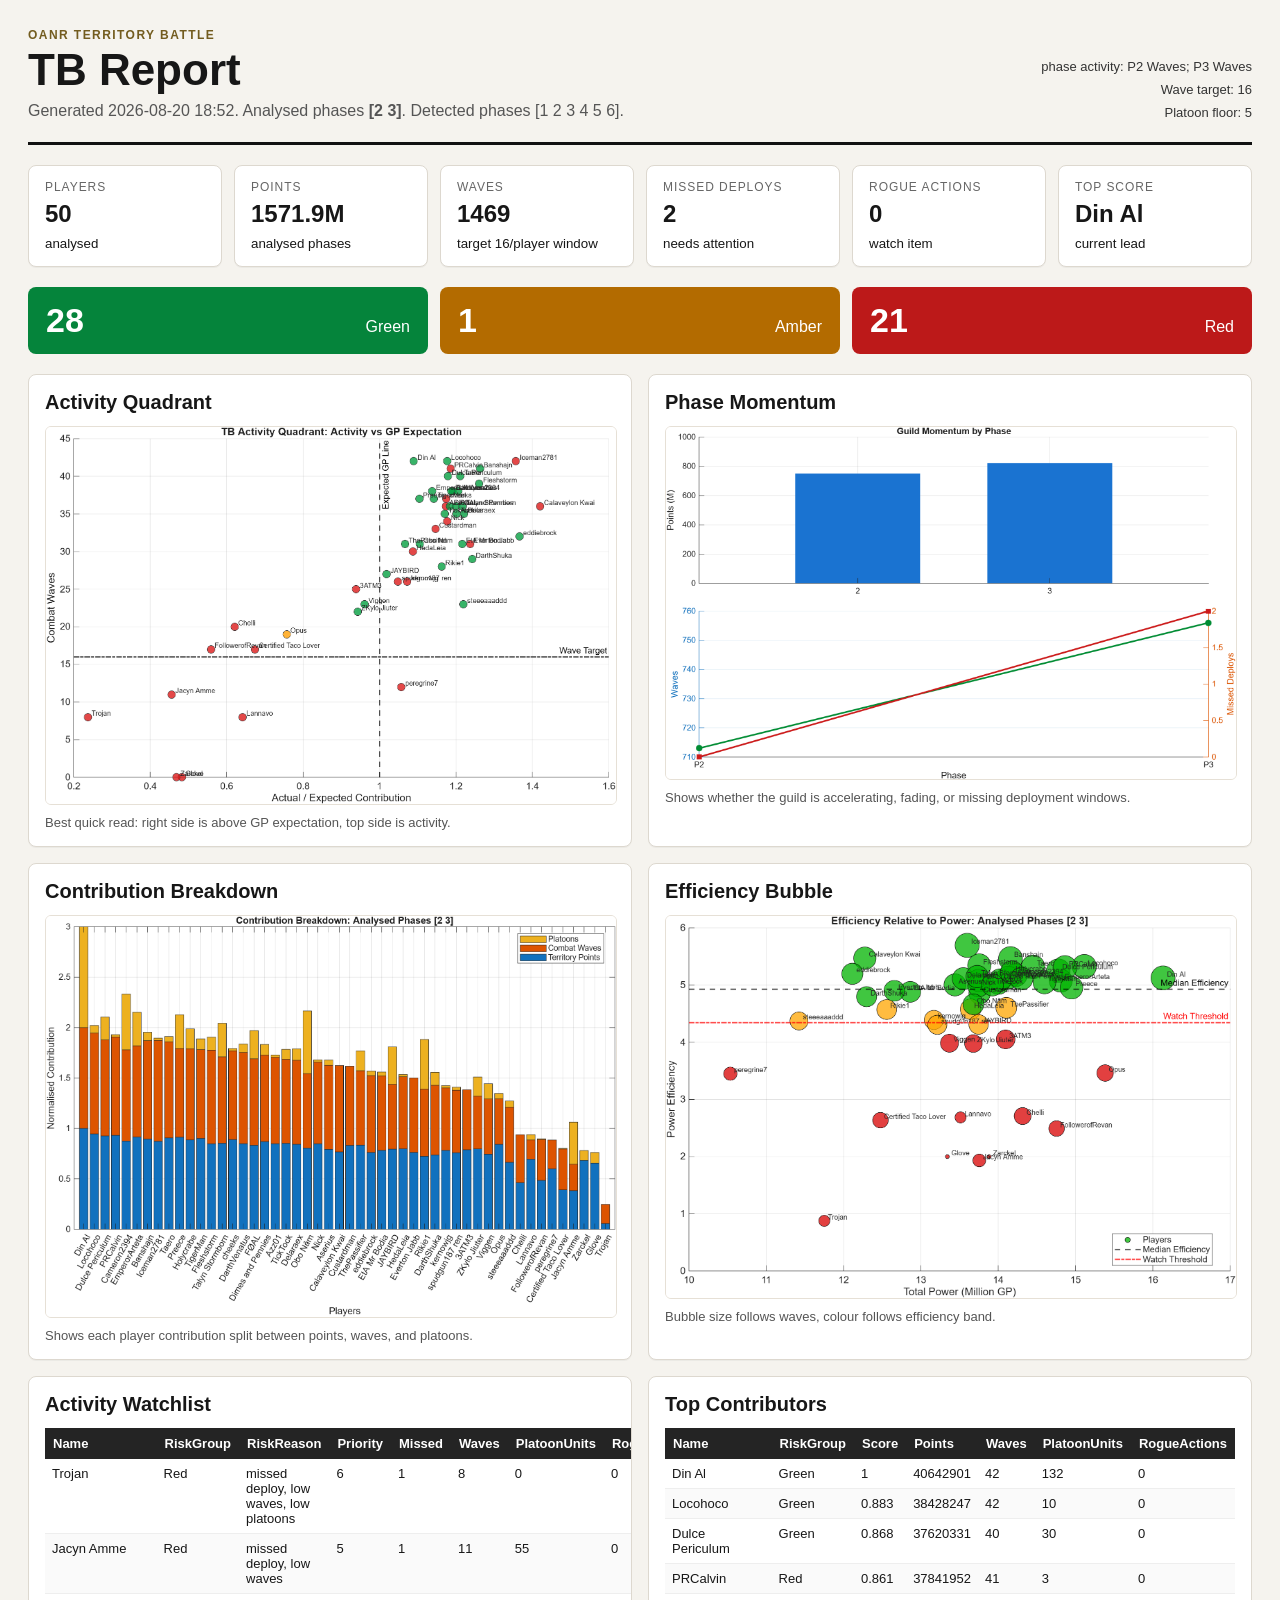
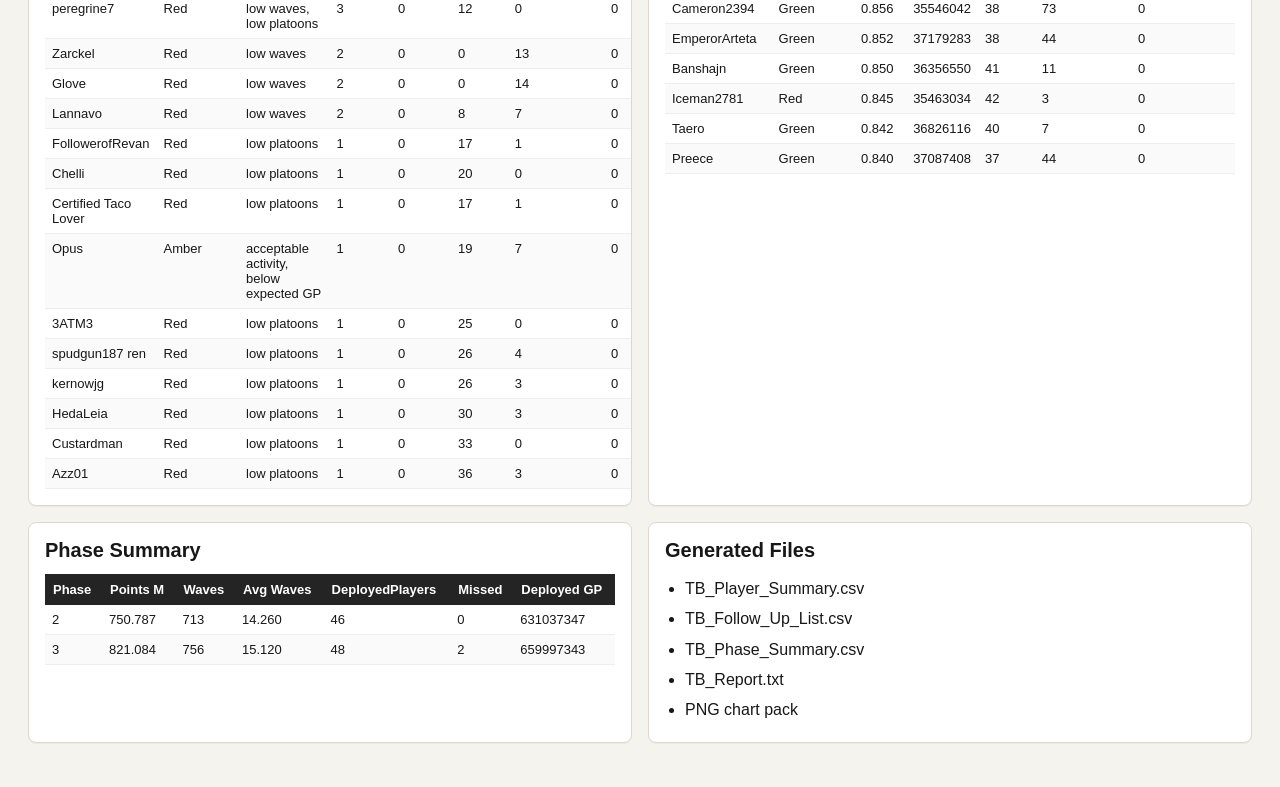
==== index.html @ e1dc9013 "Aug20" ====
﻿<!doctype html><html lang="en"><head><meta charset="utf-8">
<meta name="viewport" content="width=device-width, initial-scale=1">
<title>OANR TB Report</title>
<style>body{margin:0;background:#f5f3ee;color:#171717;font-family:Segoe UI,Arial,sans-serif;}.shell{max-width:1280px;margin:0 auto;padding:28px;}.hero{display:flex;justify-content:space-between;gap:24px;align-items:flex-end;border-bottom:3px solid #111;padding-bottom:22px;margin-bottom:20px;}.eyebrow{text-transform:uppercase;letter-spacing:.12em;font-size:12px;font-weight:700;margin:0 0 6px;color:#735c1f;}h1{font-size:44px;line-height:1;margin:0;}h2{font-size:20px;margin:0 0 12px;}.sub{margin:10px 0 0;color:#555;}.heroMeta{display:flex;flex-direction:column;gap:8px;text-align:right;color:#333;font-size:13px;}.cards{display:grid;grid-template-columns:repeat(6,1fr);gap:12px;margin:20px 0;}.card,.panel{background:white;border:1px solid #ddd8cf;border-radius:8px;box-shadow:0 1px 0 rgba(0,0,0,.04);}.card{padding:14px 16px;}.card span{display:block;color:#666;font-size:12px;text-transform:uppercase;letter-spacing:.08em;}.card strong{display:block;font-size:24px;margin:6px 0;white-space:nowrap;overflow:hidden;text-overflow:ellipsis;}.riskBand{display:grid;grid-template-columns:repeat(3,1fr);gap:12px;margin-bottom:20px;}.risk{border-radius:8px;padding:14px 18px;color:white;display:flex;align-items:baseline;justify-content:space-between;}.risk strong{font-size:34px;}.green{background:#05843b}.amber{background:#b36b00}.red{background:#bc1919}.grid{display:grid;gap:16px;margin-bottom:16px;}.two{grid-template-columns:1fr 1fr;}.panel{padding:16px;overflow:hidden;}.panel img{width:100%;display:block;border:1px solid #e6e0d6;border-radius:6px;background:white;}.caption{color:#555;font-size:13px;margin:10px 0 0;}table{width:100%;border-collapse:collapse;font-size:13px;}th{text-align:left;background:#242424;color:white;padding:8px;}td{border-bottom:1px solid #eee;padding:7px;vertical-align:top;}tr:nth-child(even) td{background:#fafafa;}.files{line-height:1.9;margin:0;padding-left:20px;}@media(max-width:980px){.cards{grid-template-columns:repeat(2,1fr)}.two{grid-template-columns:1fr}.hero{display:block}.heroMeta{text-align:left;margin-top:16px}}</style></head><body>
<main class="shell">
<section class="hero"><div><p class="eyebrow">OANR Territory Battle</p><h1>TB Report</h1><p class="sub">Generated 2026-08-20 18:52. Analysed phases <strong>[2 3]</strong>. Detected phases [1 2 3 4 5 6].</p></div><div class="heroMeta"><span>phase activity: P2 Waves; P3 Waves</span><span>Wave target: 16</span><span>Platoon floor: 5</span></div></section>
<section class="cards"><article class="card"><span>Players</span><strong>50</strong><small>analysed</small></article><article class="card"><span>Points</span><strong>1571.9M</strong><small>analysed phases</small></article><article class="card"><span>Waves</span><strong>1469</strong><small>target 16/player window</small></article><article class="card"><span>Missed Deploys</span><strong>2</strong><small>needs attention</small></article><article class="card"><span>Rogue Actions</span><strong>0</strong><small>watch item</small></article><article class="card"><span>Top Score</span><strong>Din Al</strong><small>current lead</small></article></section>
<section class="riskBand"><div class="risk green"><strong>28</strong><span>Green</span></div><div class="risk amber"><strong>1</strong><span>Amber</span></div><div class="risk red"><strong>21</strong><span>Red</span></div></section>
<section class="grid two"><article class="panel"><h2>Activity Quadrant</h2><img src="07_activity_quadrant.png" alt="Activity Quadrant"><p class="caption">Best quick read: right side is above GP expectation, top side is activity.</p></article><article class="panel"><h2>Phase Momentum</h2><img src="06_phase_momentum.png" alt="Phase Momentum"><p class="caption">Shows whether the guild is accelerating, fading, or missing deployment windows.</p></article></section>
<section class="grid two"><article class="panel"><h2>Contribution Breakdown</h2><img src="01_contribution_breakdown.png" alt="Contribution Breakdown"><p class="caption">Shows each player contribution split between points, waves, and platoons.</p></article><article class="panel"><h2>Efficiency Bubble</h2><img src="03_efficiency_bubble.png" alt="Efficiency Bubble"><p class="caption">Bubble size follows waves, colour follows efficiency band.</p></article></section>
<section class="grid two"><article class="panel"><h2>Activity Watchlist</h2><table><thead><tr><th>Name</th><th>RiskGroup</th><th>RiskReason</th><th>Priority</th><th>Missed</th><th>Waves</th><th>PlatoonUnits</th><th>RogueActions</th><th>ExpectedRatio</th></tr></thead><tbody><tr><td>Trojan</td><td>Red</td><td>missed deploy, low waves, low platoons</td><td>6</td><td>1</td><td>8</td><td>0</td><td>0</td><td>0.237</td></tr><tr><td>Jacyn Amme</td><td>Red</td><td>missed deploy, low waves</td><td>5</td><td>1</td><td>11</td><td>55</td><td>0</td><td>0.456</td></tr><tr><td>peregrine7</td><td>Red</td><td>low waves, low platoons</td><td>3</td><td>0</td><td>12</td><td>0</td><td>0</td><td>1.057</td></tr><tr><td>Zarckel</td><td>Red</td><td>low waves</td><td>2</td><td>0</td><td>0</td><td>13</td><td>0</td><td>0.469</td></tr><tr><td>Glove</td><td>Red</td><td>low waves</td><td>2</td><td>0</td><td>0</td><td>14</td><td>0</td><td>0.483</td></tr><tr><td>Lannavo</td><td>Red</td><td>low waves</td><td>2</td><td>0</td><td>8</td><td>7</td><td>0</td><td>0.642</td></tr><tr><td>FollowerofRevan</td><td>Red</td><td>low platoons</td><td>1</td><td>0</td><td>17</td><td>1</td><td>0</td><td>0.559</td></tr><tr><td>Chelli</td><td>Red</td><td>low platoons</td><td>1</td><td>0</td><td>20</td><td>0</td><td>0</td><td>0.621</td></tr><tr><td>Certified Taco Lover</td><td>Red</td><td>low platoons</td><td>1</td><td>0</td><td>17</td><td>1</td><td>0</td><td>0.674</td></tr><tr><td>Opus</td><td>Amber</td><td>acceptable activity, below expected GP</td><td>1</td><td>0</td><td>19</td><td>7</td><td>0</td><td>0.757</td></tr><tr><td>3ATM3</td><td>Red</td><td>low platoons</td><td>1</td><td>0</td><td>25</td><td>0</td><td>0</td><td>0.939</td></tr><tr><td>spudgun187 ren</td><td>Red</td><td>low platoons</td><td>1</td><td>0</td><td>26</td><td>4</td><td>0</td><td>1.048</td></tr><tr><td>kernowjg</td><td>Red</td><td>low platoons</td><td>1</td><td>0</td><td>26</td><td>3</td><td>0</td><td>1.072</td></tr><tr><td>HedaLeia</td><td>Red</td><td>low platoons</td><td>1</td><td>0</td><td>30</td><td>3</td><td>0</td><td>1.087</td></tr><tr><td>Custardman</td><td>Red</td><td>low platoons</td><td>1</td><td>0</td><td>33</td><td>0</td><td>0</td><td>1.146</td></tr><tr><td>Azz01</td><td>Red</td><td>low platoons</td><td>1</td><td>0</td><td>36</td><td>3</td><td>0</td><td>1.173</td></tr></tbody></table></article><article class="panel"><h2>Top Contributors</h2><table><thead><tr><th>Name</th><th>RiskGroup</th><th>Score</th><th>Points</th><th>Waves</th><th>PlatoonUnits</th><th>RogueActions</th></tr></thead><tbody><tr><td>Din Al</td><td>Green</td><td>1</td><td>40642901</td><td>42</td><td>132</td><td>0</td></tr><tr><td>Locohoco</td><td>Green</td><td>0.883</td><td>38428247</td><td>42</td><td>10</td><td>0</td></tr><tr><td>Dulce Periculum</td><td>Green</td><td>0.868</td><td>37620331</td><td>40</td><td>30</td><td>0</td></tr><tr><td>PRCalvin</td><td>Red</td><td>0.861</td><td>37841952</td><td>41</td><td>3</td><td>0</td></tr><tr><td>Cameron2394</td><td>Green</td><td>0.856</td><td>35546042</td><td>38</td><td>73</td><td>0</td></tr><tr><td>EmperorArteta</td><td>Green</td><td>0.852</td><td>37179283</td><td>38</td><td>44</td><td>0</td></tr><tr><td>Banshajn</td><td>Green</td><td>0.850</td><td>36356550</td><td>41</td><td>11</td><td>0</td></tr><tr><td>Iceman2781</td><td>Red</td><td>0.845</td><td>35463034</td><td>42</td><td>3</td><td>0</td></tr><tr><td>Taero</td><td>Green</td><td>0.842</td><td>36826116</td><td>40</td><td>7</td><td>0</td></tr><tr><td>Preece</td><td>Green</td><td>0.840</td><td>37087408</td><td>37</td><td>44</td><td>0</td></tr></tbody></table></article></section>
<section class="grid two"><article class="panel"><h2>Phase Summary</h2><table><thead><tr><th>Phase</th><th>Points M</th><th>Waves</th><th>Avg Waves</th><th>DeployedPlayers</th><th>Missed</th><th>Deployed GP</th></tr></thead><tbody><tr><td>2</td><td>750.787</td><td>713</td><td>14.260</td><td>46</td><td>0</td><td>631037347</td></tr><tr><td>3</td><td>821.084</td><td>756</td><td>15.120</td><td>48</td><td>2</td><td>659997343</td></tr></tbody></table></article><article class="panel"><h2>Generated Files</h2><ul class="files"><li>TB_Player_Summary.csv</li><li>TB_Follow_Up_List.csv</li><li>TB_Phase_Summary.csv</li><li>TB_Report.txt</li><li>PNG chart pack</li></ul></article></section>
</main></body></html>
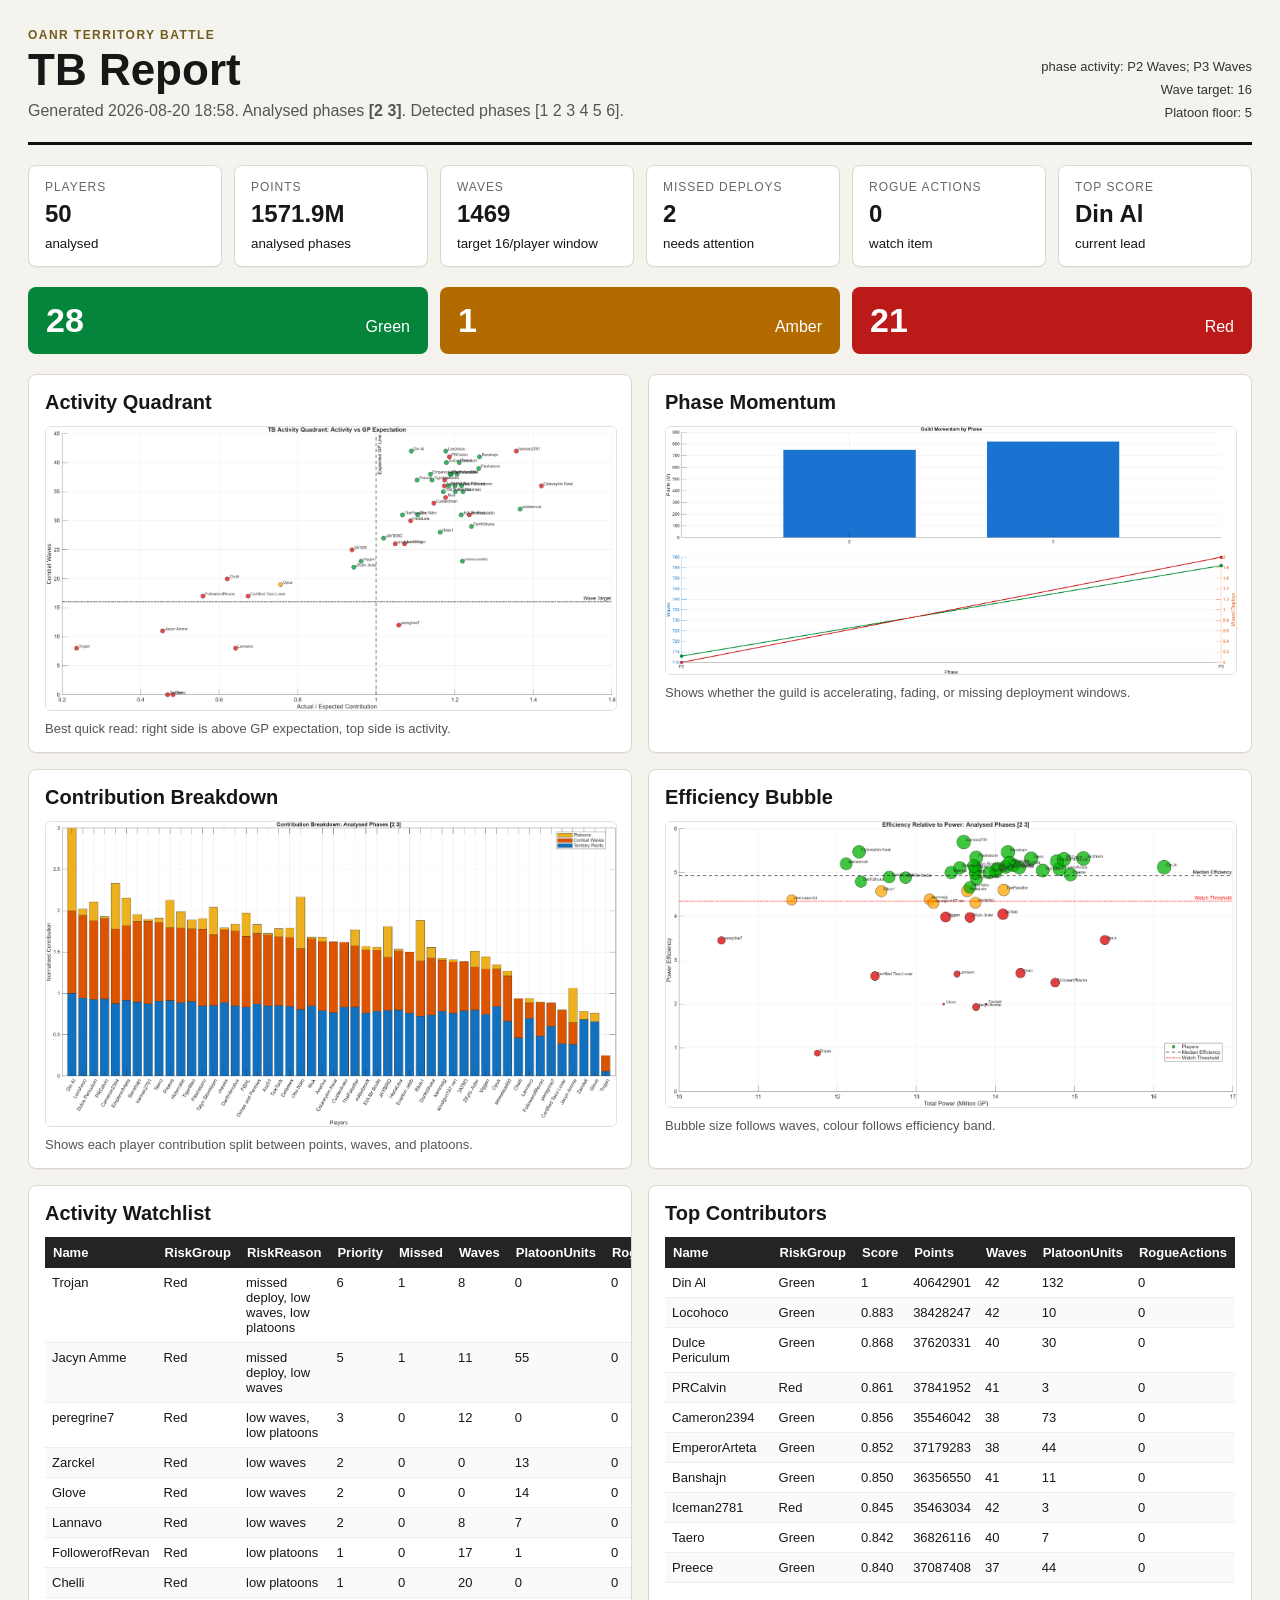
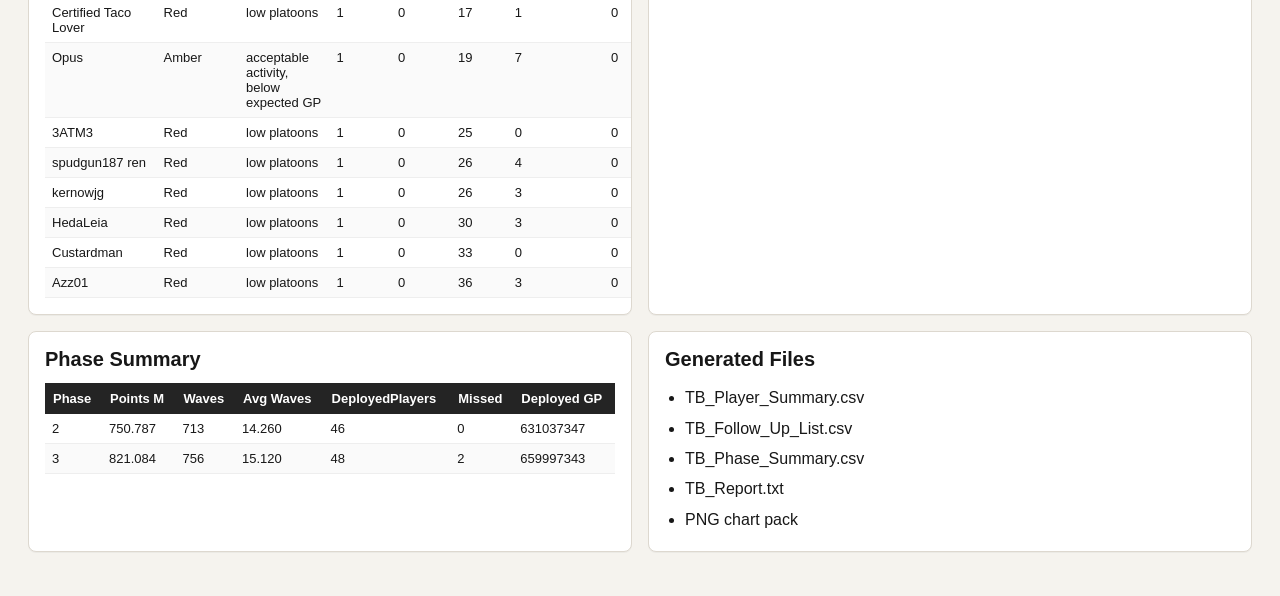
==== commit a405ae39: "Aug20b" ====
--- a/index.html
+++ b/index.html
@@ -3,7 +3,7 @@
 <title>OANR TB Report</title>
 <style>body{margin:0;background:#f5f3ee;color:#171717;font-family:Segoe UI,Arial,sans-serif;}.shell{max-width:1280px;margin:0 auto;padding:28px;}.hero{display:flex;justify-content:space-between;gap:24px;align-items:flex-end;border-bottom:3px solid #111;padding-bottom:22px;margin-bottom:20px;}.eyebrow{text-transform:uppercase;letter-spacing:.12em;font-size:12px;font-weight:700;margin:0 0 6px;color:#735c1f;}h1{font-size:44px;line-height:1;margin:0;}h2{font-size:20px;margin:0 0 12px;}.sub{margin:10px 0 0;color:#555;}.heroMeta{display:flex;flex-direction:column;gap:8px;text-align:right;color:#333;font-size:13px;}.cards{display:grid;grid-template-columns:repeat(6,1fr);gap:12px;margin:20px 0;}.card,.panel{background:white;border:1px solid #ddd8cf;border-radius:8px;box-shadow:0 1px 0 rgba(0,0,0,.04);}.card{padding:14px 16px;}.card span{display:block;color:#666;font-size:12px;text-transform:uppercase;letter-spacing:.08em;}.card strong{display:block;font-size:24px;margin:6px 0;white-space:nowrap;overflow:hidden;text-overflow:ellipsis;}.riskBand{display:grid;grid-template-columns:repeat(3,1fr);gap:12px;margin-bottom:20px;}.risk{border-radius:8px;padding:14px 18px;color:white;display:flex;align-items:baseline;justify-content:space-between;}.risk strong{font-size:34px;}.green{background:#05843b}.amber{background:#b36b00}.red{background:#bc1919}.grid{display:grid;gap:16px;margin-bottom:16px;}.two{grid-template-columns:1fr 1fr;}.panel{padding:16px;overflow:hidden;}.panel img{width:100%;display:block;border:1px solid #e6e0d6;border-radius:6px;background:white;}.caption{color:#555;font-size:13px;margin:10px 0 0;}table{width:100%;border-collapse:collapse;font-size:13px;}th{text-align:left;background:#242424;color:white;padding:8px;}td{border-bottom:1px solid #eee;padding:7px;vertical-align:top;}tr:nth-child(even) td{background:#fafafa;}.files{line-height:1.9;margin:0;padding-left:20px;}@media(max-width:980px){.cards{grid-template-columns:repeat(2,1fr)}.two{grid-template-columns:1fr}.hero{display:block}.heroMeta{text-align:left;margin-top:16px}}</style></head><body>
 <main class="shell">
-<section class="hero"><div><p class="eyebrow">OANR Territory Battle</p><h1>TB Report</h1><p class="sub">Generated 2026-08-20 18:52. Analysed phases <strong>[2 3]</strong>. Detected phases [1 2 3 4 5 6].</p></div><div class="heroMeta"><span>phase activity: P2 Waves; P3 Waves</span><span>Wave target: 16</span><span>Platoon floor: 5</span></div></section>
+<section class="hero"><div><p class="eyebrow">OANR Territory Battle</p><h1>TB Report</h1><p class="sub">Generated 2026-08-20 18:58. Analysed phases <strong>[2 3]</strong>. Detected phases [1 2 3 4 5 6].</p></div><div class="heroMeta"><span>phase activity: P2 Waves; P3 Waves</span><span>Wave target: 16</span><span>Platoon floor: 5</span></div></section>
 <section class="cards"><article class="card"><span>Players</span><strong>50</strong><small>analysed</small></article><article class="card"><span>Points</span><strong>1571.9M</strong><small>analysed phases</small></article><article class="card"><span>Waves</span><strong>1469</strong><small>target 16/player window</small></article><article class="card"><span>Missed Deploys</span><strong>2</strong><small>needs attention</small></article><article class="card"><span>Rogue Actions</span><strong>0</strong><small>watch item</small></article><article class="card"><span>Top Score</span><strong>Din Al</strong><small>current lead</small></article></section>
 <section class="riskBand"><div class="risk green"><strong>28</strong><span>Green</span></div><div class="risk amber"><strong>1</strong><span>Amber</span></div><div class="risk red"><strong>21</strong><span>Red</span></div></section>
 <section class="grid two"><article class="panel"><h2>Activity Quadrant</h2><img src="07_activity_quadrant.png" alt="Activity Quadrant"><p class="caption">Best quick read: right side is above GP expectation, top side is activity.</p></article><article class="panel"><h2>Phase Momentum</h2><img src="06_phase_momentum.png" alt="Phase Momentum"><p class="caption">Shows whether the guild is accelerating, fading, or missing deployment windows.</p></article></section>
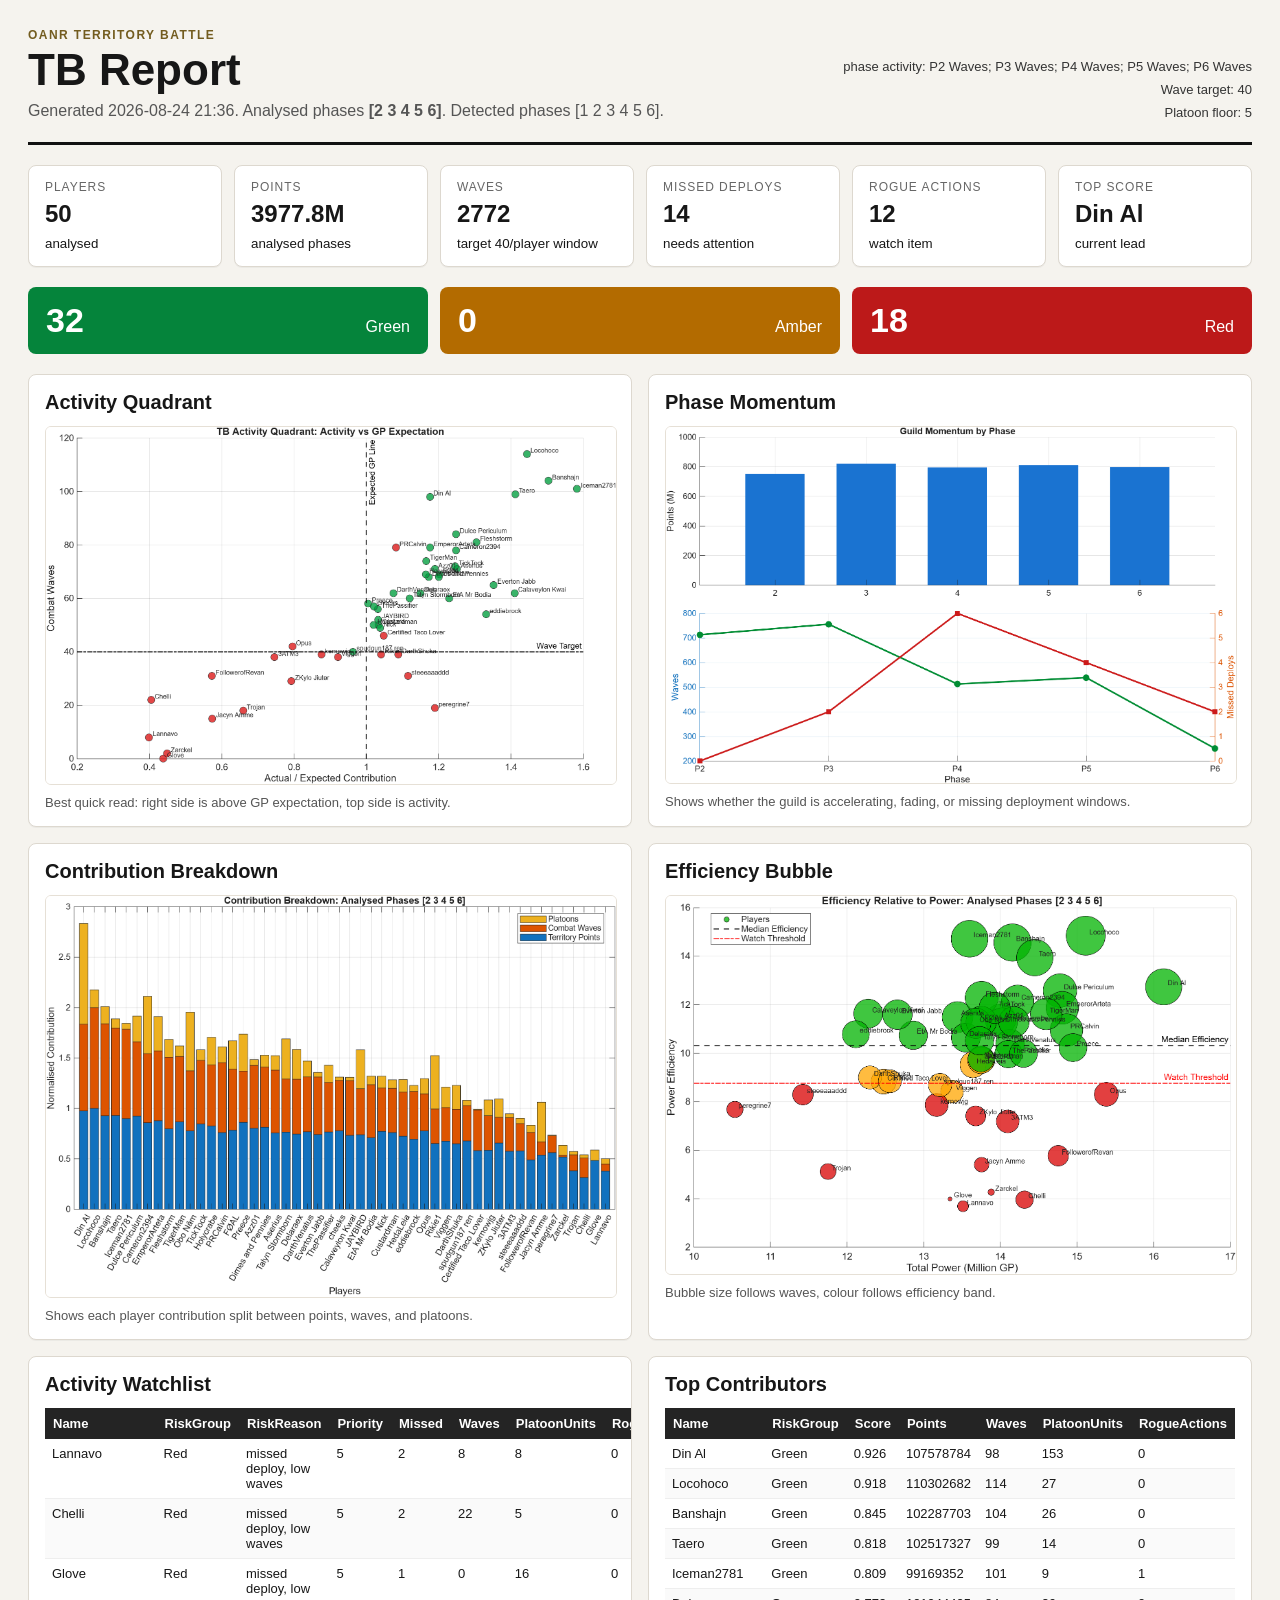
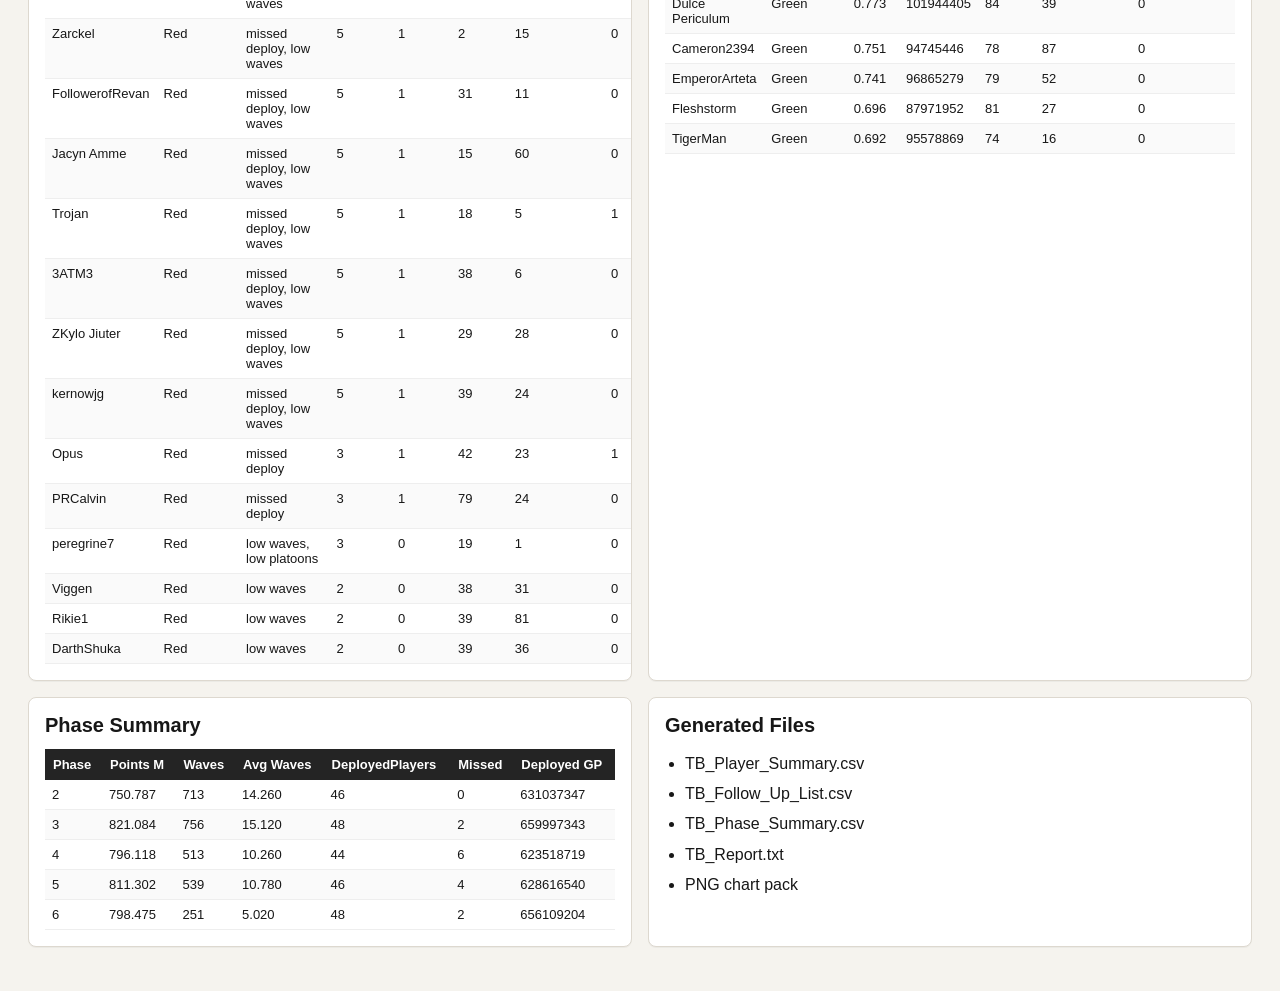
==== commit b81f1b32: "Aug24" ====
--- a/index.html
+++ b/index.html
@@ -3,11 +3,11 @@
 <title>OANR TB Report</title>
 <style>body{margin:0;background:#f5f3ee;color:#171717;font-family:Segoe UI,Arial,sans-serif;}.shell{max-width:1280px;margin:0 auto;padding:28px;}.hero{display:flex;justify-content:space-between;gap:24px;align-items:flex-end;border-bottom:3px solid #111;padding-bottom:22px;margin-bottom:20px;}.eyebrow{text-transform:uppercase;letter-spacing:.12em;font-size:12px;font-weight:700;margin:0 0 6px;color:#735c1f;}h1{font-size:44px;line-height:1;margin:0;}h2{font-size:20px;margin:0 0 12px;}.sub{margin:10px 0 0;color:#555;}.heroMeta{display:flex;flex-direction:column;gap:8px;text-align:right;color:#333;font-size:13px;}.cards{display:grid;grid-template-columns:repeat(6,1fr);gap:12px;margin:20px 0;}.card,.panel{background:white;border:1px solid #ddd8cf;border-radius:8px;box-shadow:0 1px 0 rgba(0,0,0,.04);}.card{padding:14px 16px;}.card span{display:block;color:#666;font-size:12px;text-transform:uppercase;letter-spacing:.08em;}.card strong{display:block;font-size:24px;margin:6px 0;white-space:nowrap;overflow:hidden;text-overflow:ellipsis;}.riskBand{display:grid;grid-template-columns:repeat(3,1fr);gap:12px;margin-bottom:20px;}.risk{border-radius:8px;padding:14px 18px;color:white;display:flex;align-items:baseline;justify-content:space-between;}.risk strong{font-size:34px;}.green{background:#05843b}.amber{background:#b36b00}.red{background:#bc1919}.grid{display:grid;gap:16px;margin-bottom:16px;}.two{grid-template-columns:1fr 1fr;}.panel{padding:16px;overflow:hidden;}.panel img{width:100%;display:block;border:1px solid #e6e0d6;border-radius:6px;background:white;}.caption{color:#555;font-size:13px;margin:10px 0 0;}table{width:100%;border-collapse:collapse;font-size:13px;}th{text-align:left;background:#242424;color:white;padding:8px;}td{border-bottom:1px solid #eee;padding:7px;vertical-align:top;}tr:nth-child(even) td{background:#fafafa;}.files{line-height:1.9;margin:0;padding-left:20px;}@media(max-width:980px){.cards{grid-template-columns:repeat(2,1fr)}.two{grid-template-columns:1fr}.hero{display:block}.heroMeta{text-align:left;margin-top:16px}}</style></head><body>
 <main class="shell">
-<section class="hero"><div><p class="eyebrow">OANR Territory Battle</p><h1>TB Report</h1><p class="sub">Generated 2026-08-20 18:58. Analysed phases <strong>[2 3]</strong>. Detected phases [1 2 3 4 5 6].</p></div><div class="heroMeta"><span>phase activity: P2 Waves; P3 Waves</span><span>Wave target: 16</span><span>Platoon floor: 5</span></div></section>
-<section class="cards"><article class="card"><span>Players</span><strong>50</strong><small>analysed</small></article><article class="card"><span>Points</span><strong>1571.9M</strong><small>analysed phases</small></article><article class="card"><span>Waves</span><strong>1469</strong><small>target 16/player window</small></article><article class="card"><span>Missed Deploys</span><strong>2</strong><small>needs attention</small></article><article class="card"><span>Rogue Actions</span><strong>0</strong><small>watch item</small></article><article class="card"><span>Top Score</span><strong>Din Al</strong><small>current lead</small></article></section>
-<section class="riskBand"><div class="risk green"><strong>28</strong><span>Green</span></div><div class="risk amber"><strong>1</strong><span>Amber</span></div><div class="risk red"><strong>21</strong><span>Red</span></div></section>
+<section class="hero"><div><p class="eyebrow">OANR Territory Battle</p><h1>TB Report</h1><p class="sub">Generated 2026-08-24 21:36. Analysed phases <strong>[2 3 4 5 6]</strong>. Detected phases [1 2 3 4 5 6].</p></div><div class="heroMeta"><span>phase activity: P2 Waves; P3 Waves; P4 Waves; P5 Waves; P6 Waves</span><span>Wave target: 40</span><span>Platoon floor: 5</span></div></section>
+<section class="cards"><article class="card"><span>Players</span><strong>50</strong><small>analysed</small></article><article class="card"><span>Points</span><strong>3977.8M</strong><small>analysed phases</small></article><article class="card"><span>Waves</span><strong>2772</strong><small>target 40/player window</small></article><article class="card"><span>Missed Deploys</span><strong>14</strong><small>needs attention</small></article><article class="card"><span>Rogue Actions</span><strong>12</strong><small>watch item</small></article><article class="card"><span>Top Score</span><strong>Din Al</strong><small>current lead</small></article></section>
+<section class="riskBand"><div class="risk green"><strong>32</strong><span>Green</span></div><div class="risk amber"><strong>0</strong><span>Amber</span></div><div class="risk red"><strong>18</strong><span>Red</span></div></section>
 <section class="grid two"><article class="panel"><h2>Activity Quadrant</h2><img src="07_activity_quadrant.png" alt="Activity Quadrant"><p class="caption">Best quick read: right side is above GP expectation, top side is activity.</p></article><article class="panel"><h2>Phase Momentum</h2><img src="06_phase_momentum.png" alt="Phase Momentum"><p class="caption">Shows whether the guild is accelerating, fading, or missing deployment windows.</p></article></section>
 <section class="grid two"><article class="panel"><h2>Contribution Breakdown</h2><img src="01_contribution_breakdown.png" alt="Contribution Breakdown"><p class="caption">Shows each player contribution split between points, waves, and platoons.</p></article><article class="panel"><h2>Efficiency Bubble</h2><img src="03_efficiency_bubble.png" alt="Efficiency Bubble"><p class="caption">Bubble size follows waves, colour follows efficiency band.</p></article></section>
-<section class="grid two"><article class="panel"><h2>Activity Watchlist</h2><table><thead><tr><th>Name</th><th>RiskGroup</th><th>RiskReason</th><th>Priority</th><th>Missed</th><th>Waves</th><th>PlatoonUnits</th><th>RogueActions</th><th>ExpectedRatio</th></tr></thead><tbody><tr><td>Trojan</td><td>Red</td><td>missed deploy, low waves, low platoons</td><td>6</td><td>1</td><td>8</td><td>0</td><td>0</td><td>0.237</td></tr><tr><td>Jacyn Amme</td><td>Red</td><td>missed deploy, low waves</td><td>5</td><td>1</td><td>11</td><td>55</td><td>0</td><td>0.456</td></tr><tr><td>peregrine7</td><td>Red</td><td>low waves, low platoons</td><td>3</td><td>0</td><td>12</td><td>0</td><td>0</td><td>1.057</td></tr><tr><td>Zarckel</td><td>Red</td><td>low waves</td><td>2</td><td>0</td><td>0</td><td>13</td><td>0</td><td>0.469</td></tr><tr><td>Glove</td><td>Red</td><td>low waves</td><td>2</td><td>0</td><td>0</td><td>14</td><td>0</td><td>0.483</td></tr><tr><td>Lannavo</td><td>Red</td><td>low waves</td><td>2</td><td>0</td><td>8</td><td>7</td><td>0</td><td>0.642</td></tr><tr><td>FollowerofRevan</td><td>Red</td><td>low platoons</td><td>1</td><td>0</td><td>17</td><td>1</td><td>0</td><td>0.559</td></tr><tr><td>Chelli</td><td>Red</td><td>low platoons</td><td>1</td><td>0</td><td>20</td><td>0</td><td>0</td><td>0.621</td></tr><tr><td>Certified Taco Lover</td><td>Red</td><td>low platoons</td><td>1</td><td>0</td><td>17</td><td>1</td><td>0</td><td>0.674</td></tr><tr><td>Opus</td><td>Amber</td><td>acceptable activity, below expected GP</td><td>1</td><td>0</td><td>19</td><td>7</td><td>0</td><td>0.757</td></tr><tr><td>3ATM3</td><td>Red</td><td>low platoons</td><td>1</td><td>0</td><td>25</td><td>0</td><td>0</td><td>0.939</td></tr><tr><td>spudgun187 ren</td><td>Red</td><td>low platoons</td><td>1</td><td>0</td><td>26</td><td>4</td><td>0</td><td>1.048</td></tr><tr><td>kernowjg</td><td>Red</td><td>low platoons</td><td>1</td><td>0</td><td>26</td><td>3</td><td>0</td><td>1.072</td></tr><tr><td>HedaLeia</td><td>Red</td><td>low platoons</td><td>1</td><td>0</td><td>30</td><td>3</td><td>0</td><td>1.087</td></tr><tr><td>Custardman</td><td>Red</td><td>low platoons</td><td>1</td><td>0</td><td>33</td><td>0</td><td>0</td><td>1.146</td></tr><tr><td>Azz01</td><td>Red</td><td>low platoons</td><td>1</td><td>0</td><td>36</td><td>3</td><td>0</td><td>1.173</td></tr></tbody></table></article><article class="panel"><h2>Top Contributors</h2><table><thead><tr><th>Name</th><th>RiskGroup</th><th>Score</th><th>Points</th><th>Waves</th><th>PlatoonUnits</th><th>RogueActions</th></tr></thead><tbody><tr><td>Din Al</td><td>Green</td><td>1</td><td>40642901</td><td>42</td><td>132</td><td>0</td></tr><tr><td>Locohoco</td><td>Green</td><td>0.883</td><td>38428247</td><td>42</td><td>10</td><td>0</td></tr><tr><td>Dulce Periculum</td><td>Green</td><td>0.868</td><td>37620331</td><td>40</td><td>30</td><td>0</td></tr><tr><td>PRCalvin</td><td>Red</td><td>0.861</td><td>37841952</td><td>41</td><td>3</td><td>0</td></tr><tr><td>Cameron2394</td><td>Green</td><td>0.856</td><td>35546042</td><td>38</td><td>73</td><td>0</td></tr><tr><td>EmperorArteta</td><td>Green</td><td>0.852</td><td>37179283</td><td>38</td><td>44</td><td>0</td></tr><tr><td>Banshajn</td><td>Green</td><td>0.850</td><td>36356550</td><td>41</td><td>11</td><td>0</td></tr><tr><td>Iceman2781</td><td>Red</td><td>0.845</td><td>35463034</td><td>42</td><td>3</td><td>0</td></tr><tr><td>Taero</td><td>Green</td><td>0.842</td><td>36826116</td><td>40</td><td>7</td><td>0</td></tr><tr><td>Preece</td><td>Green</td><td>0.840</td><td>37087408</td><td>37</td><td>44</td><td>0</td></tr></tbody></table></article></section>
-<section class="grid two"><article class="panel"><h2>Phase Summary</h2><table><thead><tr><th>Phase</th><th>Points M</th><th>Waves</th><th>Avg Waves</th><th>DeployedPlayers</th><th>Missed</th><th>Deployed GP</th></tr></thead><tbody><tr><td>2</td><td>750.787</td><td>713</td><td>14.260</td><td>46</td><td>0</td><td>631037347</td></tr><tr><td>3</td><td>821.084</td><td>756</td><td>15.120</td><td>48</td><td>2</td><td>659997343</td></tr></tbody></table></article><article class="panel"><h2>Generated Files</h2><ul class="files"><li>TB_Player_Summary.csv</li><li>TB_Follow_Up_List.csv</li><li>TB_Phase_Summary.csv</li><li>TB_Report.txt</li><li>PNG chart pack</li></ul></article></section>
+<section class="grid two"><article class="panel"><h2>Activity Watchlist</h2><table><thead><tr><th>Name</th><th>RiskGroup</th><th>RiskReason</th><th>Priority</th><th>Missed</th><th>Waves</th><th>PlatoonUnits</th><th>RogueActions</th><th>ExpectedRatio</th></tr></thead><tbody><tr><td>Lannavo</td><td>Red</td><td>missed deploy, low waves</td><td>5</td><td>2</td><td>8</td><td>8</td><td>0</td><td>0.399</td></tr><tr><td>Chelli</td><td>Red</td><td>missed deploy, low waves</td><td>5</td><td>2</td><td>22</td><td>5</td><td>0</td><td>0.405</td></tr><tr><td>Glove</td><td>Red</td><td>missed deploy, low waves</td><td>5</td><td>1</td><td>0</td><td>16</td><td>0</td><td>0.438</td></tr><tr><td>Zarckel</td><td>Red</td><td>missed deploy, low waves</td><td>5</td><td>1</td><td>2</td><td>15</td><td>0</td><td>0.449</td></tr><tr><td>FollowerofRevan</td><td>Red</td><td>missed deploy, low waves</td><td>5</td><td>1</td><td>31</td><td>11</td><td>0</td><td>0.573</td></tr><tr><td>Jacyn Amme</td><td>Red</td><td>missed deploy, low waves</td><td>5</td><td>1</td><td>15</td><td>60</td><td>0</td><td>0.574</td></tr><tr><td>Trojan</td><td>Red</td><td>missed deploy, low waves</td><td>5</td><td>1</td><td>18</td><td>5</td><td>1</td><td>0.660</td></tr><tr><td>3ATM3</td><td>Red</td><td>missed deploy, low waves</td><td>5</td><td>1</td><td>38</td><td>6</td><td>0</td><td>0.746</td></tr><tr><td>ZKylo Jiuter</td><td>Red</td><td>missed deploy, low waves</td><td>5</td><td>1</td><td>29</td><td>28</td><td>0</td><td>0.793</td></tr><tr><td>kernowjg</td><td>Red</td><td>missed deploy, low waves</td><td>5</td><td>1</td><td>39</td><td>24</td><td>0</td><td>0.876</td></tr><tr><td>Opus</td><td>Red</td><td>missed deploy</td><td>3</td><td>1</td><td>42</td><td>23</td><td>1</td><td>0.796</td></tr><tr><td>PRCalvin</td><td>Red</td><td>missed deploy</td><td>3</td><td>1</td><td>79</td><td>24</td><td>0</td><td>1.082</td></tr><tr><td>peregrine7</td><td>Red</td><td>low waves, low platoons</td><td>3</td><td>0</td><td>19</td><td>1</td><td>0</td><td>1.190</td></tr><tr><td>Viggen</td><td>Red</td><td>low waves</td><td>2</td><td>0</td><td>38</td><td>31</td><td>0</td><td>0.921</td></tr><tr><td>Rikie1</td><td>Red</td><td>low waves</td><td>2</td><td>0</td><td>39</td><td>81</td><td>0</td><td>1.041</td></tr><tr><td>DarthShuka</td><td>Red</td><td>low waves</td><td>2</td><td>0</td><td>39</td><td>36</td><td>0</td><td>1.089</td></tr></tbody></table></article><article class="panel"><h2>Top Contributors</h2><table><thead><tr><th>Name</th><th>RiskGroup</th><th>Score</th><th>Points</th><th>Waves</th><th>PlatoonUnits</th><th>RogueActions</th></tr></thead><tbody><tr><td>Din Al</td><td>Green</td><td>0.926</td><td>107578784</td><td>98</td><td>153</td><td>0</td></tr><tr><td>Locohoco</td><td>Green</td><td>0.918</td><td>110302682</td><td>114</td><td>27</td><td>0</td></tr><tr><td>Banshajn</td><td>Green</td><td>0.845</td><td>102287703</td><td>104</td><td>26</td><td>0</td></tr><tr><td>Taero</td><td>Green</td><td>0.818</td><td>102517327</td><td>99</td><td>14</td><td>0</td></tr><tr><td>Iceman2781</td><td>Green</td><td>0.809</td><td>99169352</td><td>101</td><td>9</td><td>1</td></tr><tr><td>Dulce Periculum</td><td>Green</td><td>0.773</td><td>101944405</td><td>84</td><td>39</td><td>0</td></tr><tr><td>Cameron2394</td><td>Green</td><td>0.751</td><td>94745446</td><td>78</td><td>87</td><td>0</td></tr><tr><td>EmperorArteta</td><td>Green</td><td>0.741</td><td>96865279</td><td>79</td><td>52</td><td>0</td></tr><tr><td>Fleshstorm</td><td>Green</td><td>0.696</td><td>87971952</td><td>81</td><td>27</td><td>0</td></tr><tr><td>TigerMan</td><td>Green</td><td>0.692</td><td>95578869</td><td>74</td><td>16</td><td>0</td></tr></tbody></table></article></section>
+<section class="grid two"><article class="panel"><h2>Phase Summary</h2><table><thead><tr><th>Phase</th><th>Points M</th><th>Waves</th><th>Avg Waves</th><th>DeployedPlayers</th><th>Missed</th><th>Deployed GP</th></tr></thead><tbody><tr><td>2</td><td>750.787</td><td>713</td><td>14.260</td><td>46</td><td>0</td><td>631037347</td></tr><tr><td>3</td><td>821.084</td><td>756</td><td>15.120</td><td>48</td><td>2</td><td>659997343</td></tr><tr><td>4</td><td>796.118</td><td>513</td><td>10.260</td><td>44</td><td>6</td><td>623518719</td></tr><tr><td>5</td><td>811.302</td><td>539</td><td>10.780</td><td>46</td><td>4</td><td>628616540</td></tr><tr><td>6</td><td>798.475</td><td>251</td><td>5.020</td><td>48</td><td>2</td><td>656109204</td></tr></tbody></table></article><article class="panel"><h2>Generated Files</h2><ul class="files"><li>TB_Player_Summary.csv</li><li>TB_Follow_Up_List.csv</li><li>TB_Phase_Summary.csv</li><li>TB_Report.txt</li><li>PNG chart pack</li></ul></article></section>
 </main></body></html>
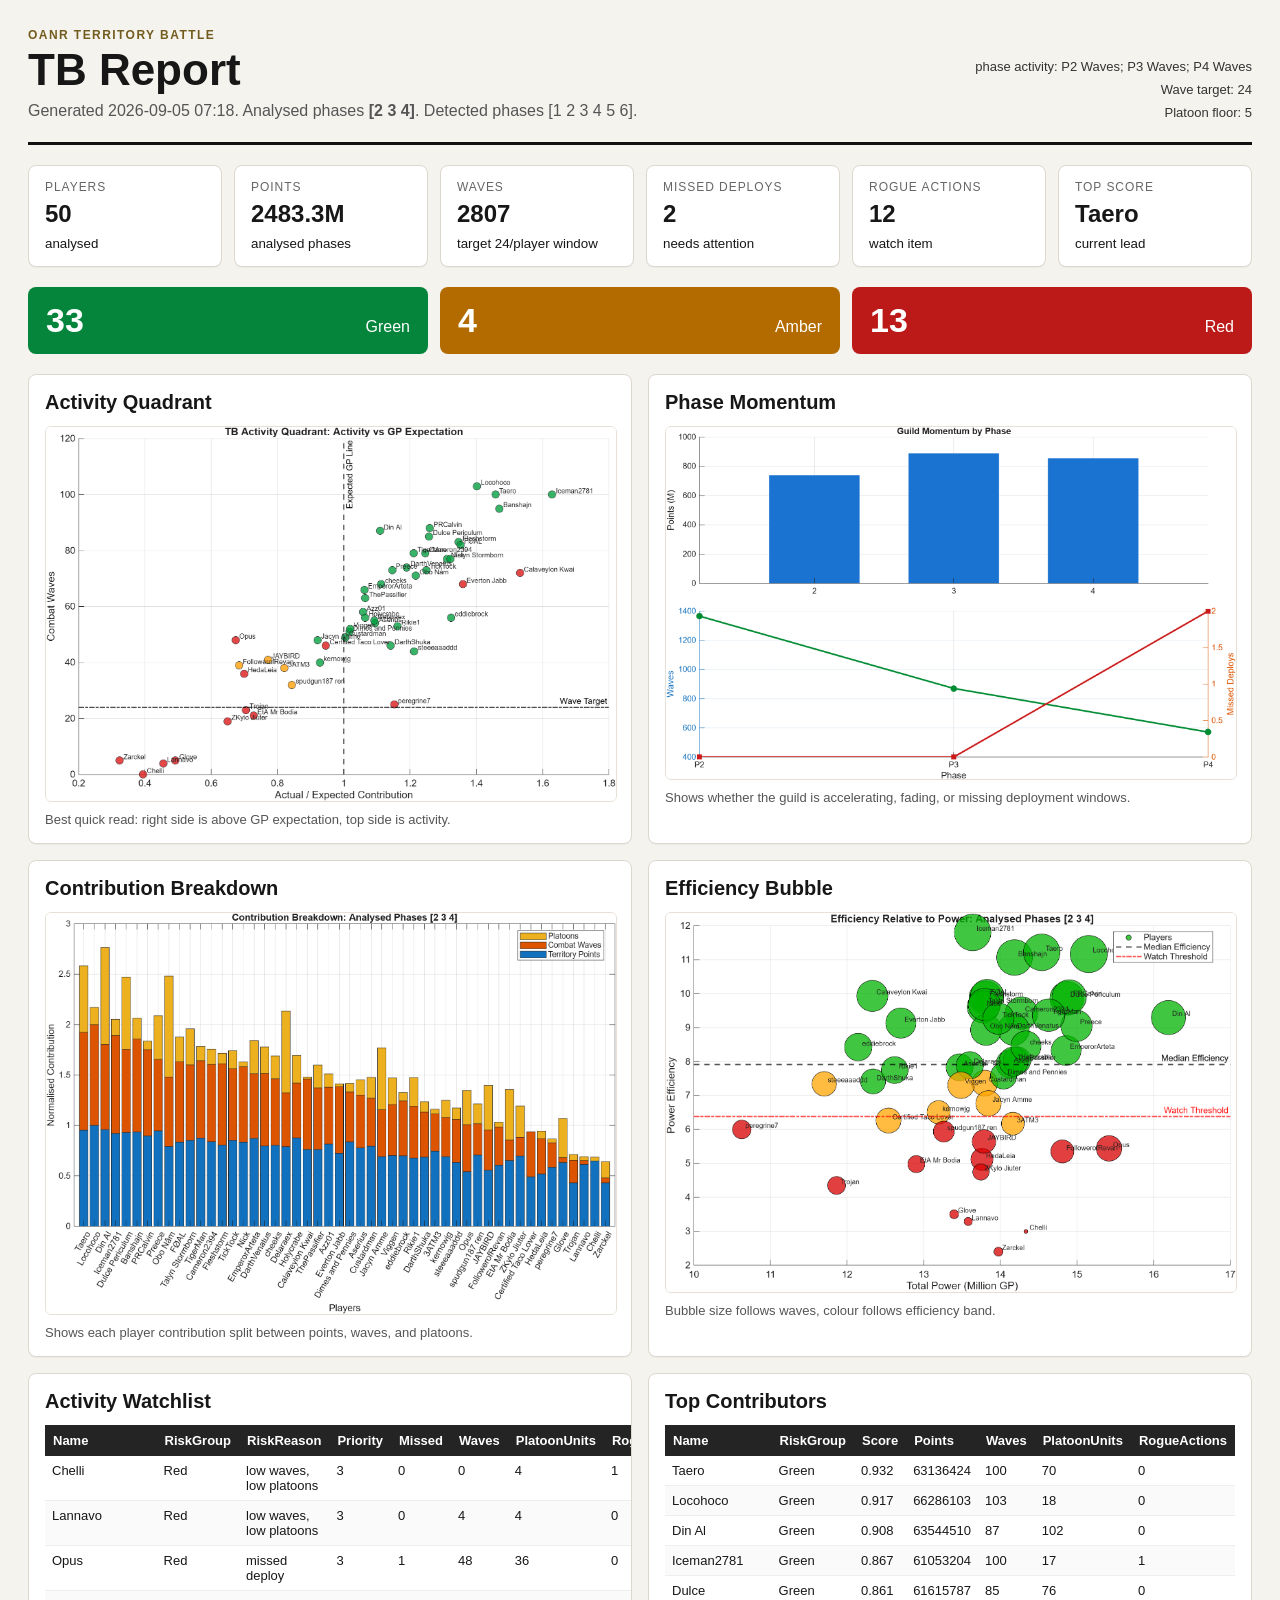
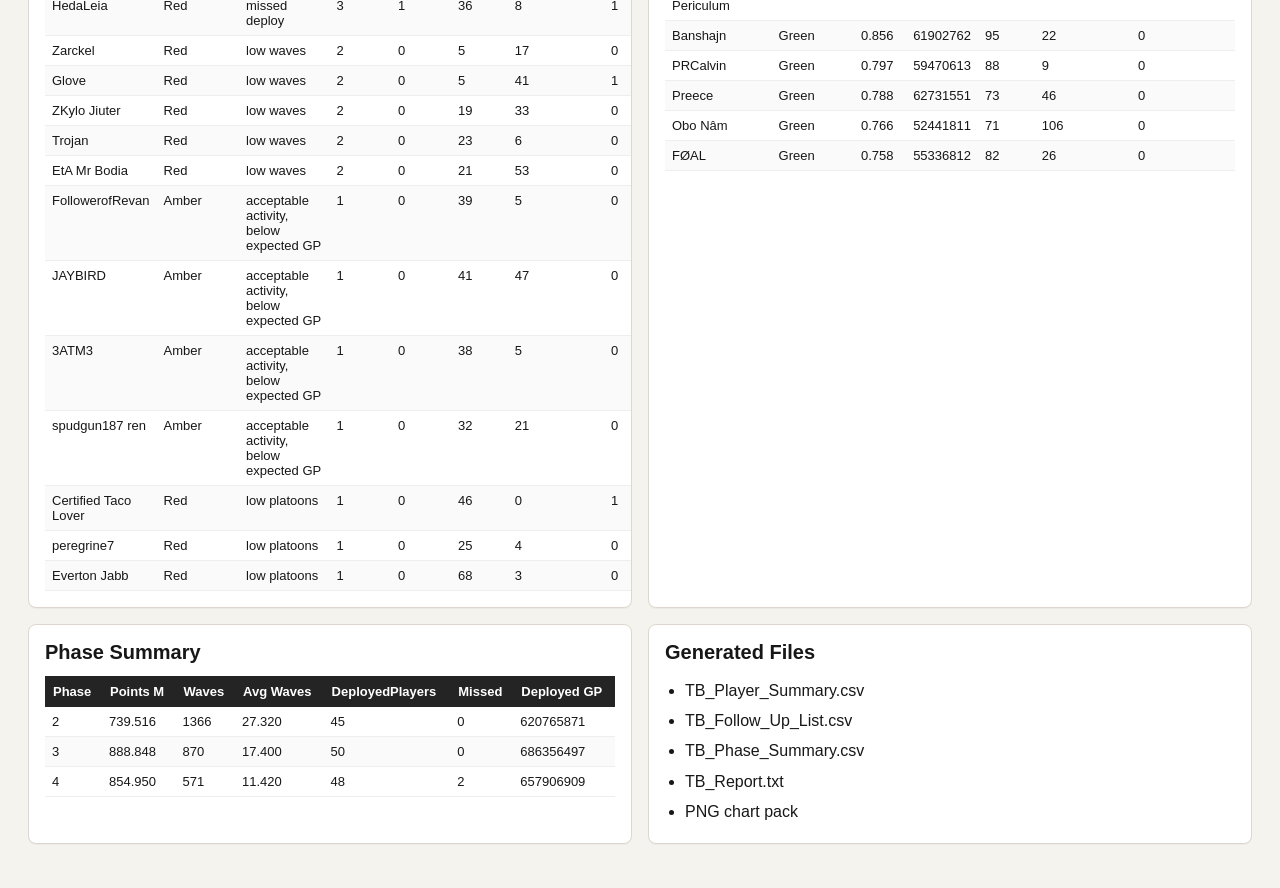
==== commit 1ba55bcb: "Sept TB1" ====
--- a/index.html
+++ b/index.html
@@ -3,11 +3,11 @@
 <title>OANR TB Report</title>
 <style>body{margin:0;background:#f5f3ee;color:#171717;font-family:Segoe UI,Arial,sans-serif;}.shell{max-width:1280px;margin:0 auto;padding:28px;}.hero{display:flex;justify-content:space-between;gap:24px;align-items:flex-end;border-bottom:3px solid #111;padding-bottom:22px;margin-bottom:20px;}.eyebrow{text-transform:uppercase;letter-spacing:.12em;font-size:12px;font-weight:700;margin:0 0 6px;color:#735c1f;}h1{font-size:44px;line-height:1;margin:0;}h2{font-size:20px;margin:0 0 12px;}.sub{margin:10px 0 0;color:#555;}.heroMeta{display:flex;flex-direction:column;gap:8px;text-align:right;color:#333;font-size:13px;}.cards{display:grid;grid-template-columns:repeat(6,1fr);gap:12px;margin:20px 0;}.card,.panel{background:white;border:1px solid #ddd8cf;border-radius:8px;box-shadow:0 1px 0 rgba(0,0,0,.04);}.card{padding:14px 16px;}.card span{display:block;color:#666;font-size:12px;text-transform:uppercase;letter-spacing:.08em;}.card strong{display:block;font-size:24px;margin:6px 0;white-space:nowrap;overflow:hidden;text-overflow:ellipsis;}.riskBand{display:grid;grid-template-columns:repeat(3,1fr);gap:12px;margin-bottom:20px;}.risk{border-radius:8px;padding:14px 18px;color:white;display:flex;align-items:baseline;justify-content:space-between;}.risk strong{font-size:34px;}.green{background:#05843b}.amber{background:#b36b00}.red{background:#bc1919}.grid{display:grid;gap:16px;margin-bottom:16px;}.two{grid-template-columns:1fr 1fr;}.panel{padding:16px;overflow:hidden;}.panel img{width:100%;display:block;border:1px solid #e6e0d6;border-radius:6px;background:white;}.caption{color:#555;font-size:13px;margin:10px 0 0;}table{width:100%;border-collapse:collapse;font-size:13px;}th{text-align:left;background:#242424;color:white;padding:8px;}td{border-bottom:1px solid #eee;padding:7px;vertical-align:top;}tr:nth-child(even) td{background:#fafafa;}.files{line-height:1.9;margin:0;padding-left:20px;}@media(max-width:980px){.cards{grid-template-columns:repeat(2,1fr)}.two{grid-template-columns:1fr}.hero{display:block}.heroMeta{text-align:left;margin-top:16px}}</style></head><body>
 <main class="shell">
-<section class="hero"><div><p class="eyebrow">OANR Territory Battle</p><h1>TB Report</h1><p class="sub">Generated 2026-08-24 21:36. Analysed phases <strong>[2 3 4 5 6]</strong>. Detected phases [1 2 3 4 5 6].</p></div><div class="heroMeta"><span>phase activity: P2 Waves; P3 Waves; P4 Waves; P5 Waves; P6 Waves</span><span>Wave target: 40</span><span>Platoon floor: 5</span></div></section>
-<section class="cards"><article class="card"><span>Players</span><strong>50</strong><small>analysed</small></article><article class="card"><span>Points</span><strong>3977.8M</strong><small>analysed phases</small></article><article class="card"><span>Waves</span><strong>2772</strong><small>target 40/player window</small></article><article class="card"><span>Missed Deploys</span><strong>14</strong><small>needs attention</small></article><article class="card"><span>Rogue Actions</span><strong>12</strong><small>watch item</small></article><article class="card"><span>Top Score</span><strong>Din Al</strong><small>current lead</small></article></section>
-<section class="riskBand"><div class="risk green"><strong>32</strong><span>Green</span></div><div class="risk amber"><strong>0</strong><span>Amber</span></div><div class="risk red"><strong>18</strong><span>Red</span></div></section>
+<section class="hero"><div><p class="eyebrow">OANR Territory Battle</p><h1>TB Report</h1><p class="sub">Generated 2026-09-05 07:18. Analysed phases <strong>[2 3 4]</strong>. Detected phases [1 2 3 4 5 6].</p></div><div class="heroMeta"><span>phase activity: P2 Waves; P3 Waves; P4 Waves</span><span>Wave target: 24</span><span>Platoon floor: 5</span></div></section>
+<section class="cards"><article class="card"><span>Players</span><strong>50</strong><small>analysed</small></article><article class="card"><span>Points</span><strong>2483.3M</strong><small>analysed phases</small></article><article class="card"><span>Waves</span><strong>2807</strong><small>target 24/player window</small></article><article class="card"><span>Missed Deploys</span><strong>2</strong><small>needs attention</small></article><article class="card"><span>Rogue Actions</span><strong>12</strong><small>watch item</small></article><article class="card"><span>Top Score</span><strong>Taero</strong><small>current lead</small></article></section>
+<section class="riskBand"><div class="risk green"><strong>33</strong><span>Green</span></div><div class="risk amber"><strong>4</strong><span>Amber</span></div><div class="risk red"><strong>13</strong><span>Red</span></div></section>
 <section class="grid two"><article class="panel"><h2>Activity Quadrant</h2><img src="07_activity_quadrant.png" alt="Activity Quadrant"><p class="caption">Best quick read: right side is above GP expectation, top side is activity.</p></article><article class="panel"><h2>Phase Momentum</h2><img src="06_phase_momentum.png" alt="Phase Momentum"><p class="caption">Shows whether the guild is accelerating, fading, or missing deployment windows.</p></article></section>
 <section class="grid two"><article class="panel"><h2>Contribution Breakdown</h2><img src="01_contribution_breakdown.png" alt="Contribution Breakdown"><p class="caption">Shows each player contribution split between points, waves, and platoons.</p></article><article class="panel"><h2>Efficiency Bubble</h2><img src="03_efficiency_bubble.png" alt="Efficiency Bubble"><p class="caption">Bubble size follows waves, colour follows efficiency band.</p></article></section>
-<section class="grid two"><article class="panel"><h2>Activity Watchlist</h2><table><thead><tr><th>Name</th><th>RiskGroup</th><th>RiskReason</th><th>Priority</th><th>Missed</th><th>Waves</th><th>PlatoonUnits</th><th>RogueActions</th><th>ExpectedRatio</th></tr></thead><tbody><tr><td>Lannavo</td><td>Red</td><td>missed deploy, low waves</td><td>5</td><td>2</td><td>8</td><td>8</td><td>0</td><td>0.399</td></tr><tr><td>Chelli</td><td>Red</td><td>missed deploy, low waves</td><td>5</td><td>2</td><td>22</td><td>5</td><td>0</td><td>0.405</td></tr><tr><td>Glove</td><td>Red</td><td>missed deploy, low waves</td><td>5</td><td>1</td><td>0</td><td>16</td><td>0</td><td>0.438</td></tr><tr><td>Zarckel</td><td>Red</td><td>missed deploy, low waves</td><td>5</td><td>1</td><td>2</td><td>15</td><td>0</td><td>0.449</td></tr><tr><td>FollowerofRevan</td><td>Red</td><td>missed deploy, low waves</td><td>5</td><td>1</td><td>31</td><td>11</td><td>0</td><td>0.573</td></tr><tr><td>Jacyn Amme</td><td>Red</td><td>missed deploy, low waves</td><td>5</td><td>1</td><td>15</td><td>60</td><td>0</td><td>0.574</td></tr><tr><td>Trojan</td><td>Red</td><td>missed deploy, low waves</td><td>5</td><td>1</td><td>18</td><td>5</td><td>1</td><td>0.660</td></tr><tr><td>3ATM3</td><td>Red</td><td>missed deploy, low waves</td><td>5</td><td>1</td><td>38</td><td>6</td><td>0</td><td>0.746</td></tr><tr><td>ZKylo Jiuter</td><td>Red</td><td>missed deploy, low waves</td><td>5</td><td>1</td><td>29</td><td>28</td><td>0</td><td>0.793</td></tr><tr><td>kernowjg</td><td>Red</td><td>missed deploy, low waves</td><td>5</td><td>1</td><td>39</td><td>24</td><td>0</td><td>0.876</td></tr><tr><td>Opus</td><td>Red</td><td>missed deploy</td><td>3</td><td>1</td><td>42</td><td>23</td><td>1</td><td>0.796</td></tr><tr><td>PRCalvin</td><td>Red</td><td>missed deploy</td><td>3</td><td>1</td><td>79</td><td>24</td><td>0</td><td>1.082</td></tr><tr><td>peregrine7</td><td>Red</td><td>low waves, low platoons</td><td>3</td><td>0</td><td>19</td><td>1</td><td>0</td><td>1.190</td></tr><tr><td>Viggen</td><td>Red</td><td>low waves</td><td>2</td><td>0</td><td>38</td><td>31</td><td>0</td><td>0.921</td></tr><tr><td>Rikie1</td><td>Red</td><td>low waves</td><td>2</td><td>0</td><td>39</td><td>81</td><td>0</td><td>1.041</td></tr><tr><td>DarthShuka</td><td>Red</td><td>low waves</td><td>2</td><td>0</td><td>39</td><td>36</td><td>0</td><td>1.089</td></tr></tbody></table></article><article class="panel"><h2>Top Contributors</h2><table><thead><tr><th>Name</th><th>RiskGroup</th><th>Score</th><th>Points</th><th>Waves</th><th>PlatoonUnits</th><th>RogueActions</th></tr></thead><tbody><tr><td>Din Al</td><td>Green</td><td>0.926</td><td>107578784</td><td>98</td><td>153</td><td>0</td></tr><tr><td>Locohoco</td><td>Green</td><td>0.918</td><td>110302682</td><td>114</td><td>27</td><td>0</td></tr><tr><td>Banshajn</td><td>Green</td><td>0.845</td><td>102287703</td><td>104</td><td>26</td><td>0</td></tr><tr><td>Taero</td><td>Green</td><td>0.818</td><td>102517327</td><td>99</td><td>14</td><td>0</td></tr><tr><td>Iceman2781</td><td>Green</td><td>0.809</td><td>99169352</td><td>101</td><td>9</td><td>1</td></tr><tr><td>Dulce Periculum</td><td>Green</td><td>0.773</td><td>101944405</td><td>84</td><td>39</td><td>0</td></tr><tr><td>Cameron2394</td><td>Green</td><td>0.751</td><td>94745446</td><td>78</td><td>87</td><td>0</td></tr><tr><td>EmperorArteta</td><td>Green</td><td>0.741</td><td>96865279</td><td>79</td><td>52</td><td>0</td></tr><tr><td>Fleshstorm</td><td>Green</td><td>0.696</td><td>87971952</td><td>81</td><td>27</td><td>0</td></tr><tr><td>TigerMan</td><td>Green</td><td>0.692</td><td>95578869</td><td>74</td><td>16</td><td>0</td></tr></tbody></table></article></section>
-<section class="grid two"><article class="panel"><h2>Phase Summary</h2><table><thead><tr><th>Phase</th><th>Points M</th><th>Waves</th><th>Avg Waves</th><th>DeployedPlayers</th><th>Missed</th><th>Deployed GP</th></tr></thead><tbody><tr><td>2</td><td>750.787</td><td>713</td><td>14.260</td><td>46</td><td>0</td><td>631037347</td></tr><tr><td>3</td><td>821.084</td><td>756</td><td>15.120</td><td>48</td><td>2</td><td>659997343</td></tr><tr><td>4</td><td>796.118</td><td>513</td><td>10.260</td><td>44</td><td>6</td><td>623518719</td></tr><tr><td>5</td><td>811.302</td><td>539</td><td>10.780</td><td>46</td><td>4</td><td>628616540</td></tr><tr><td>6</td><td>798.475</td><td>251</td><td>5.020</td><td>48</td><td>2</td><td>656109204</td></tr></tbody></table></article><article class="panel"><h2>Generated Files</h2><ul class="files"><li>TB_Player_Summary.csv</li><li>TB_Follow_Up_List.csv</li><li>TB_Phase_Summary.csv</li><li>TB_Report.txt</li><li>PNG chart pack</li></ul></article></section>
+<section class="grid two"><article class="panel"><h2>Activity Watchlist</h2><table><thead><tr><th>Name</th><th>RiskGroup</th><th>RiskReason</th><th>Priority</th><th>Missed</th><th>Waves</th><th>PlatoonUnits</th><th>RogueActions</th><th>ExpectedRatio</th></tr></thead><tbody><tr><td>Chelli</td><td>Red</td><td>low waves, low platoons</td><td>3</td><td>0</td><td>0</td><td>4</td><td>1</td><td>0.394</td></tr><tr><td>Lannavo</td><td>Red</td><td>low waves, low platoons</td><td>3</td><td>0</td><td>4</td><td>4</td><td>0</td><td>0.456</td></tr><tr><td>Opus</td><td>Red</td><td>missed deploy</td><td>3</td><td>1</td><td>48</td><td>36</td><td>0</td><td>0.674</td></tr><tr><td>HedaLeia</td><td>Red</td><td>missed deploy</td><td>3</td><td>1</td><td>36</td><td>8</td><td>1</td><td>0.700</td></tr><tr><td>Zarckel</td><td>Red</td><td>low waves</td><td>2</td><td>0</td><td>5</td><td>17</td><td>0</td><td>0.324</td></tr><tr><td>Glove</td><td>Red</td><td>low waves</td><td>2</td><td>0</td><td>5</td><td>41</td><td>1</td><td>0.492</td></tr><tr><td>ZKylo Jiuter</td><td>Red</td><td>low waves</td><td>2</td><td>0</td><td>19</td><td>33</td><td>0</td><td>0.650</td></tr><tr><td>Trojan</td><td>Red</td><td>low waves</td><td>2</td><td>0</td><td>23</td><td>6</td><td>0</td><td>0.704</td></tr><tr><td>EtA Mr Bodia</td><td>Red</td><td>low waves</td><td>2</td><td>0</td><td>21</td><td>53</td><td>0</td><td>0.728</td></tr><tr><td>FollowerofRevan</td><td>Amber</td><td>acceptable activity, below expected GP</td><td>1</td><td>0</td><td>39</td><td>5</td><td>0</td><td>0.684</td></tr><tr><td>JAYBIRD</td><td>Amber</td><td>acceptable activity, below expected GP</td><td>1</td><td>0</td><td>41</td><td>47</td><td>0</td><td>0.771</td></tr><tr><td>3ATM3</td><td>Amber</td><td>acceptable activity, below expected GP</td><td>1</td><td>0</td><td>38</td><td>5</td><td>0</td><td>0.821</td></tr><tr><td>spudgun187 ren</td><td>Amber</td><td>acceptable activity, below expected GP</td><td>1</td><td>0</td><td>32</td><td>21</td><td>0</td><td>0.844</td></tr><tr><td>Certified Taco Lover</td><td>Red</td><td>low platoons</td><td>1</td><td>0</td><td>46</td><td>0</td><td>1</td><td>0.946</td></tr><tr><td>peregrine7</td><td>Red</td><td>low platoons</td><td>1</td><td>0</td><td>25</td><td>4</td><td>0</td><td>1.153</td></tr><tr><td>Everton Jabb</td><td>Red</td><td>low platoons</td><td>1</td><td>0</td><td>68</td><td>3</td><td>0</td><td>1.359</td></tr></tbody></table></article><article class="panel"><h2>Top Contributors</h2><table><thead><tr><th>Name</th><th>RiskGroup</th><th>Score</th><th>Points</th><th>Waves</th><th>PlatoonUnits</th><th>RogueActions</th></tr></thead><tbody><tr><td>Taero</td><td>Green</td><td>0.932</td><td>63136424</td><td>100</td><td>70</td><td>0</td></tr><tr><td>Locohoco</td><td>Green</td><td>0.917</td><td>66286103</td><td>103</td><td>18</td><td>0</td></tr><tr><td>Din Al</td><td>Green</td><td>0.908</td><td>63544510</td><td>87</td><td>102</td><td>0</td></tr><tr><td>Iceman2781</td><td>Green</td><td>0.867</td><td>61053204</td><td>100</td><td>17</td><td>1</td></tr><tr><td>Dulce Periculum</td><td>Green</td><td>0.861</td><td>61615787</td><td>85</td><td>76</td><td>0</td></tr><tr><td>Banshajn</td><td>Green</td><td>0.856</td><td>61902762</td><td>95</td><td>22</td><td>0</td></tr><tr><td>PRCalvin</td><td>Green</td><td>0.797</td><td>59470613</td><td>88</td><td>9</td><td>0</td></tr><tr><td>Preece</td><td>Green</td><td>0.788</td><td>62731551</td><td>73</td><td>46</td><td>0</td></tr><tr><td>Obo Nâm</td><td>Green</td><td>0.766</td><td>52441811</td><td>71</td><td>106</td><td>0</td></tr><tr><td>FØAL</td><td>Green</td><td>0.758</td><td>55336812</td><td>82</td><td>26</td><td>0</td></tr></tbody></table></article></section>
+<section class="grid two"><article class="panel"><h2>Phase Summary</h2><table><thead><tr><th>Phase</th><th>Points M</th><th>Waves</th><th>Avg Waves</th><th>DeployedPlayers</th><th>Missed</th><th>Deployed GP</th></tr></thead><tbody><tr><td>2</td><td>739.516</td><td>1366</td><td>27.320</td><td>45</td><td>0</td><td>620765871</td></tr><tr><td>3</td><td>888.848</td><td>870</td><td>17.400</td><td>50</td><td>0</td><td>686356497</td></tr><tr><td>4</td><td>854.950</td><td>571</td><td>11.420</td><td>48</td><td>2</td><td>657906909</td></tr></tbody></table></article><article class="panel"><h2>Generated Files</h2><ul class="files"><li>TB_Player_Summary.csv</li><li>TB_Follow_Up_List.csv</li><li>TB_Phase_Summary.csv</li><li>TB_Report.txt</li><li>PNG chart pack</li></ul></article></section>
 </main></body></html>
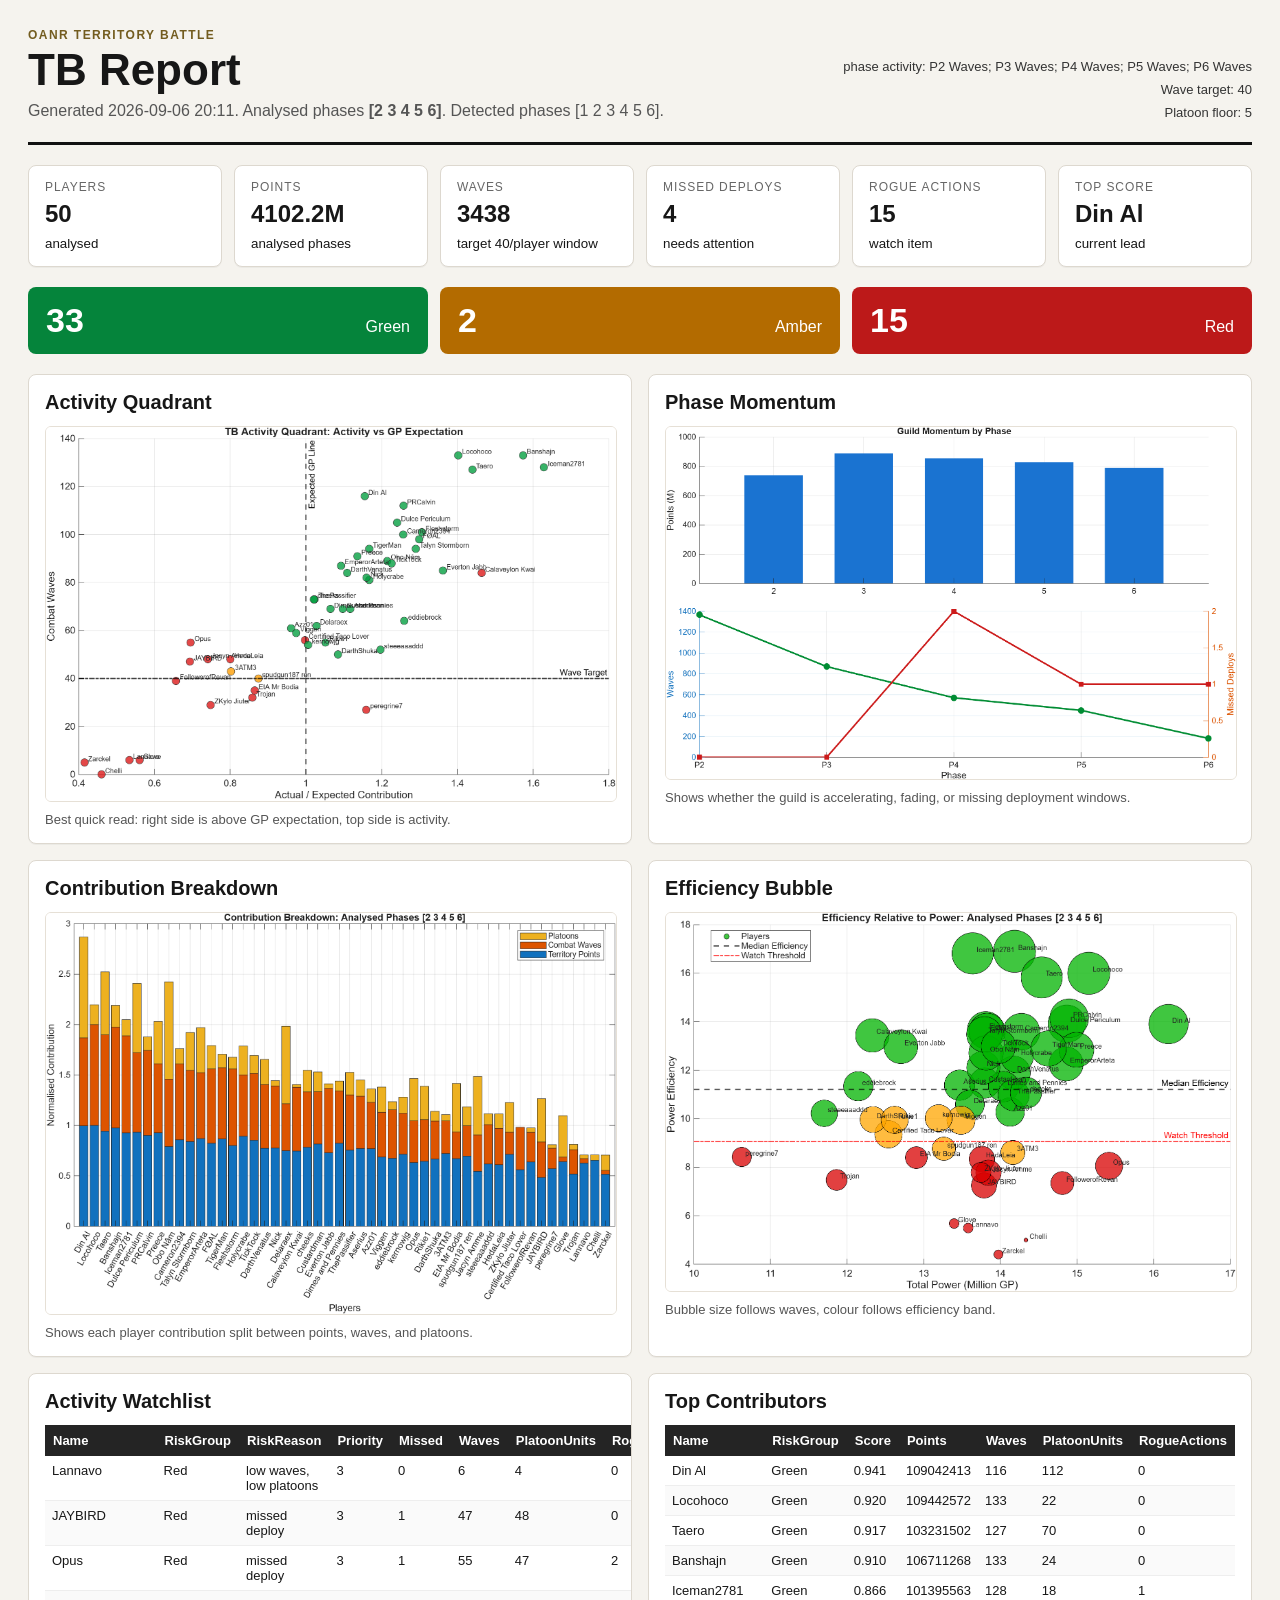
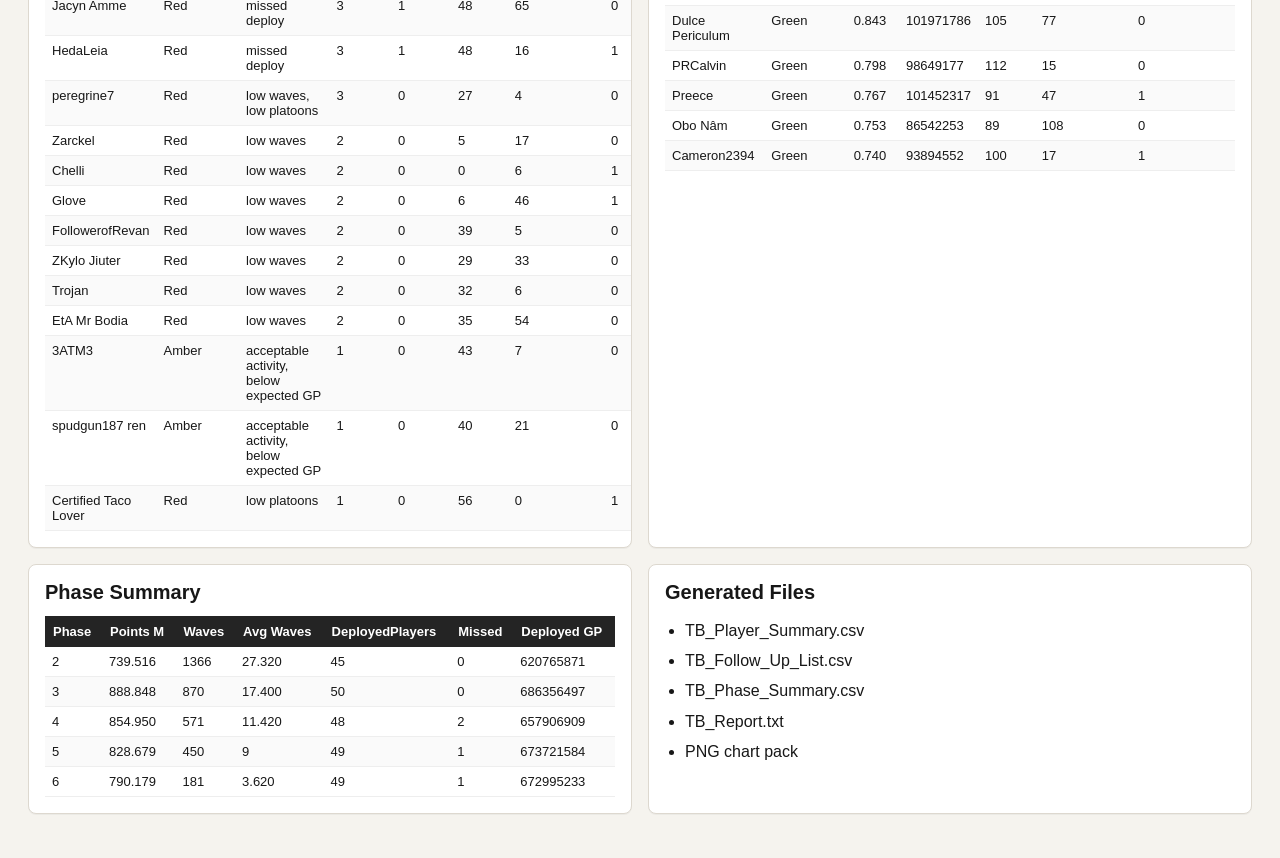
==== commit 92c43703: "Sept TB1 Full" ====
--- a/index.html
+++ b/index.html
@@ -3,11 +3,11 @@
 <title>OANR TB Report</title>
 <style>body{margin:0;background:#f5f3ee;color:#171717;font-family:Segoe UI,Arial,sans-serif;}.shell{max-width:1280px;margin:0 auto;padding:28px;}.hero{display:flex;justify-content:space-between;gap:24px;align-items:flex-end;border-bottom:3px solid #111;padding-bottom:22px;margin-bottom:20px;}.eyebrow{text-transform:uppercase;letter-spacing:.12em;font-size:12px;font-weight:700;margin:0 0 6px;color:#735c1f;}h1{font-size:44px;line-height:1;margin:0;}h2{font-size:20px;margin:0 0 12px;}.sub{margin:10px 0 0;color:#555;}.heroMeta{display:flex;flex-direction:column;gap:8px;text-align:right;color:#333;font-size:13px;}.cards{display:grid;grid-template-columns:repeat(6,1fr);gap:12px;margin:20px 0;}.card,.panel{background:white;border:1px solid #ddd8cf;border-radius:8px;box-shadow:0 1px 0 rgba(0,0,0,.04);}.card{padding:14px 16px;}.card span{display:block;color:#666;font-size:12px;text-transform:uppercase;letter-spacing:.08em;}.card strong{display:block;font-size:24px;margin:6px 0;white-space:nowrap;overflow:hidden;text-overflow:ellipsis;}.riskBand{display:grid;grid-template-columns:repeat(3,1fr);gap:12px;margin-bottom:20px;}.risk{border-radius:8px;padding:14px 18px;color:white;display:flex;align-items:baseline;justify-content:space-between;}.risk strong{font-size:34px;}.green{background:#05843b}.amber{background:#b36b00}.red{background:#bc1919}.grid{display:grid;gap:16px;margin-bottom:16px;}.two{grid-template-columns:1fr 1fr;}.panel{padding:16px;overflow:hidden;}.panel img{width:100%;display:block;border:1px solid #e6e0d6;border-radius:6px;background:white;}.caption{color:#555;font-size:13px;margin:10px 0 0;}table{width:100%;border-collapse:collapse;font-size:13px;}th{text-align:left;background:#242424;color:white;padding:8px;}td{border-bottom:1px solid #eee;padding:7px;vertical-align:top;}tr:nth-child(even) td{background:#fafafa;}.files{line-height:1.9;margin:0;padding-left:20px;}@media(max-width:980px){.cards{grid-template-columns:repeat(2,1fr)}.two{grid-template-columns:1fr}.hero{display:block}.heroMeta{text-align:left;margin-top:16px}}</style></head><body>
 <main class="shell">
-<section class="hero"><div><p class="eyebrow">OANR Territory Battle</p><h1>TB Report</h1><p class="sub">Generated 2026-09-05 07:18. Analysed phases <strong>[2 3 4]</strong>. Detected phases [1 2 3 4 5 6].</p></div><div class="heroMeta"><span>phase activity: P2 Waves; P3 Waves; P4 Waves</span><span>Wave target: 24</span><span>Platoon floor: 5</span></div></section>
-<section class="cards"><article class="card"><span>Players</span><strong>50</strong><small>analysed</small></article><article class="card"><span>Points</span><strong>2483.3M</strong><small>analysed phases</small></article><article class="card"><span>Waves</span><strong>2807</strong><small>target 24/player window</small></article><article class="card"><span>Missed Deploys</span><strong>2</strong><small>needs attention</small></article><article class="card"><span>Rogue Actions</span><strong>12</strong><small>watch item</small></article><article class="card"><span>Top Score</span><strong>Taero</strong><small>current lead</small></article></section>
-<section class="riskBand"><div class="risk green"><strong>33</strong><span>Green</span></div><div class="risk amber"><strong>4</strong><span>Amber</span></div><div class="risk red"><strong>13</strong><span>Red</span></div></section>
+<section class="hero"><div><p class="eyebrow">OANR Territory Battle</p><h1>TB Report</h1><p class="sub">Generated 2026-09-06 20:11. Analysed phases <strong>[2 3 4 5 6]</strong>. Detected phases [1 2 3 4 5 6].</p></div><div class="heroMeta"><span>phase activity: P2 Waves; P3 Waves; P4 Waves; P5 Waves; P6 Waves</span><span>Wave target: 40</span><span>Platoon floor: 5</span></div></section>
+<section class="cards"><article class="card"><span>Players</span><strong>50</strong><small>analysed</small></article><article class="card"><span>Points</span><strong>4102.2M</strong><small>analysed phases</small></article><article class="card"><span>Waves</span><strong>3438</strong><small>target 40/player window</small></article><article class="card"><span>Missed Deploys</span><strong>4</strong><small>needs attention</small></article><article class="card"><span>Rogue Actions</span><strong>15</strong><small>watch item</small></article><article class="card"><span>Top Score</span><strong>Din Al</strong><small>current lead</small></article></section>
+<section class="riskBand"><div class="risk green"><strong>33</strong><span>Green</span></div><div class="risk amber"><strong>2</strong><span>Amber</span></div><div class="risk red"><strong>15</strong><span>Red</span></div></section>
 <section class="grid two"><article class="panel"><h2>Activity Quadrant</h2><img src="07_activity_quadrant.png" alt="Activity Quadrant"><p class="caption">Best quick read: right side is above GP expectation, top side is activity.</p></article><article class="panel"><h2>Phase Momentum</h2><img src="06_phase_momentum.png" alt="Phase Momentum"><p class="caption">Shows whether the guild is accelerating, fading, or missing deployment windows.</p></article></section>
 <section class="grid two"><article class="panel"><h2>Contribution Breakdown</h2><img src="01_contribution_breakdown.png" alt="Contribution Breakdown"><p class="caption">Shows each player contribution split between points, waves, and platoons.</p></article><article class="panel"><h2>Efficiency Bubble</h2><img src="03_efficiency_bubble.png" alt="Efficiency Bubble"><p class="caption">Bubble size follows waves, colour follows efficiency band.</p></article></section>
-<section class="grid two"><article class="panel"><h2>Activity Watchlist</h2><table><thead><tr><th>Name</th><th>RiskGroup</th><th>RiskReason</th><th>Priority</th><th>Missed</th><th>Waves</th><th>PlatoonUnits</th><th>RogueActions</th><th>ExpectedRatio</th></tr></thead><tbody><tr><td>Chelli</td><td>Red</td><td>low waves, low platoons</td><td>3</td><td>0</td><td>0</td><td>4</td><td>1</td><td>0.394</td></tr><tr><td>Lannavo</td><td>Red</td><td>low waves, low platoons</td><td>3</td><td>0</td><td>4</td><td>4</td><td>0</td><td>0.456</td></tr><tr><td>Opus</td><td>Red</td><td>missed deploy</td><td>3</td><td>1</td><td>48</td><td>36</td><td>0</td><td>0.674</td></tr><tr><td>HedaLeia</td><td>Red</td><td>missed deploy</td><td>3</td><td>1</td><td>36</td><td>8</td><td>1</td><td>0.700</td></tr><tr><td>Zarckel</td><td>Red</td><td>low waves</td><td>2</td><td>0</td><td>5</td><td>17</td><td>0</td><td>0.324</td></tr><tr><td>Glove</td><td>Red</td><td>low waves</td><td>2</td><td>0</td><td>5</td><td>41</td><td>1</td><td>0.492</td></tr><tr><td>ZKylo Jiuter</td><td>Red</td><td>low waves</td><td>2</td><td>0</td><td>19</td><td>33</td><td>0</td><td>0.650</td></tr><tr><td>Trojan</td><td>Red</td><td>low waves</td><td>2</td><td>0</td><td>23</td><td>6</td><td>0</td><td>0.704</td></tr><tr><td>EtA Mr Bodia</td><td>Red</td><td>low waves</td><td>2</td><td>0</td><td>21</td><td>53</td><td>0</td><td>0.728</td></tr><tr><td>FollowerofRevan</td><td>Amber</td><td>acceptable activity, below expected GP</td><td>1</td><td>0</td><td>39</td><td>5</td><td>0</td><td>0.684</td></tr><tr><td>JAYBIRD</td><td>Amber</td><td>acceptable activity, below expected GP</td><td>1</td><td>0</td><td>41</td><td>47</td><td>0</td><td>0.771</td></tr><tr><td>3ATM3</td><td>Amber</td><td>acceptable activity, below expected GP</td><td>1</td><td>0</td><td>38</td><td>5</td><td>0</td><td>0.821</td></tr><tr><td>spudgun187 ren</td><td>Amber</td><td>acceptable activity, below expected GP</td><td>1</td><td>0</td><td>32</td><td>21</td><td>0</td><td>0.844</td></tr><tr><td>Certified Taco Lover</td><td>Red</td><td>low platoons</td><td>1</td><td>0</td><td>46</td><td>0</td><td>1</td><td>0.946</td></tr><tr><td>peregrine7</td><td>Red</td><td>low platoons</td><td>1</td><td>0</td><td>25</td><td>4</td><td>0</td><td>1.153</td></tr><tr><td>Everton Jabb</td><td>Red</td><td>low platoons</td><td>1</td><td>0</td><td>68</td><td>3</td><td>0</td><td>1.359</td></tr></tbody></table></article><article class="panel"><h2>Top Contributors</h2><table><thead><tr><th>Name</th><th>RiskGroup</th><th>Score</th><th>Points</th><th>Waves</th><th>PlatoonUnits</th><th>RogueActions</th></tr></thead><tbody><tr><td>Taero</td><td>Green</td><td>0.932</td><td>63136424</td><td>100</td><td>70</td><td>0</td></tr><tr><td>Locohoco</td><td>Green</td><td>0.917</td><td>66286103</td><td>103</td><td>18</td><td>0</td></tr><tr><td>Din Al</td><td>Green</td><td>0.908</td><td>63544510</td><td>87</td><td>102</td><td>0</td></tr><tr><td>Iceman2781</td><td>Green</td><td>0.867</td><td>61053204</td><td>100</td><td>17</td><td>1</td></tr><tr><td>Dulce Periculum</td><td>Green</td><td>0.861</td><td>61615787</td><td>85</td><td>76</td><td>0</td></tr><tr><td>Banshajn</td><td>Green</td><td>0.856</td><td>61902762</td><td>95</td><td>22</td><td>0</td></tr><tr><td>PRCalvin</td><td>Green</td><td>0.797</td><td>59470613</td><td>88</td><td>9</td><td>0</td></tr><tr><td>Preece</td><td>Green</td><td>0.788</td><td>62731551</td><td>73</td><td>46</td><td>0</td></tr><tr><td>Obo Nâm</td><td>Green</td><td>0.766</td><td>52441811</td><td>71</td><td>106</td><td>0</td></tr><tr><td>FØAL</td><td>Green</td><td>0.758</td><td>55336812</td><td>82</td><td>26</td><td>0</td></tr></tbody></table></article></section>
-<section class="grid two"><article class="panel"><h2>Phase Summary</h2><table><thead><tr><th>Phase</th><th>Points M</th><th>Waves</th><th>Avg Waves</th><th>DeployedPlayers</th><th>Missed</th><th>Deployed GP</th></tr></thead><tbody><tr><td>2</td><td>739.516</td><td>1366</td><td>27.320</td><td>45</td><td>0</td><td>620765871</td></tr><tr><td>3</td><td>888.848</td><td>870</td><td>17.400</td><td>50</td><td>0</td><td>686356497</td></tr><tr><td>4</td><td>854.950</td><td>571</td><td>11.420</td><td>48</td><td>2</td><td>657906909</td></tr></tbody></table></article><article class="panel"><h2>Generated Files</h2><ul class="files"><li>TB_Player_Summary.csv</li><li>TB_Follow_Up_List.csv</li><li>TB_Phase_Summary.csv</li><li>TB_Report.txt</li><li>PNG chart pack</li></ul></article></section>
+<section class="grid two"><article class="panel"><h2>Activity Watchlist</h2><table><thead><tr><th>Name</th><th>RiskGroup</th><th>RiskReason</th><th>Priority</th><th>Missed</th><th>Waves</th><th>PlatoonUnits</th><th>RogueActions</th><th>ExpectedRatio</th></tr></thead><tbody><tr><td>Lannavo</td><td>Red</td><td>low waves, low platoons</td><td>3</td><td>0</td><td>6</td><td>4</td><td>0</td><td>0.534</td></tr><tr><td>JAYBIRD</td><td>Red</td><td>missed deploy</td><td>3</td><td>1</td><td>47</td><td>48</td><td>0</td><td>0.694</td></tr><tr><td>Opus</td><td>Red</td><td>missed deploy</td><td>3</td><td>1</td><td>55</td><td>47</td><td>2</td><td>0.696</td></tr><tr><td>Jacyn Amme</td><td>Red</td><td>missed deploy</td><td>3</td><td>1</td><td>48</td><td>65</td><td>0</td><td>0.741</td></tr><tr><td>HedaLeia</td><td>Red</td><td>missed deploy</td><td>3</td><td>1</td><td>48</td><td>16</td><td>1</td><td>0.801</td></tr><tr><td>peregrine7</td><td>Red</td><td>low waves, low platoons</td><td>3</td><td>0</td><td>27</td><td>4</td><td>0</td><td>1.159</td></tr><tr><td>Zarckel</td><td>Red</td><td>low waves</td><td>2</td><td>0</td><td>5</td><td>17</td><td>0</td><td>0.416</td></tr><tr><td>Chelli</td><td>Red</td><td>low waves</td><td>2</td><td>0</td><td>0</td><td>6</td><td>1</td><td>0.460</td></tr><tr><td>Glove</td><td>Red</td><td>low waves</td><td>2</td><td>0</td><td>6</td><td>46</td><td>1</td><td>0.561</td></tr><tr><td>FollowerofRevan</td><td>Red</td><td>low waves</td><td>2</td><td>0</td><td>39</td><td>5</td><td>0</td><td>0.657</td></tr><tr><td>ZKylo Jiuter</td><td>Red</td><td>low waves</td><td>2</td><td>0</td><td>29</td><td>33</td><td>0</td><td>0.749</td></tr><tr><td>Trojan</td><td>Red</td><td>low waves</td><td>2</td><td>0</td><td>32</td><td>6</td><td>0</td><td>0.859</td></tr><tr><td>EtA Mr Bodia</td><td>Red</td><td>low waves</td><td>2</td><td>0</td><td>35</td><td>54</td><td>0</td><td>0.865</td></tr><tr><td>3ATM3</td><td>Amber</td><td>acceptable activity, below expected GP</td><td>1</td><td>0</td><td>43</td><td>7</td><td>0</td><td>0.803</td></tr><tr><td>spudgun187 ren</td><td>Amber</td><td>acceptable activity, below expected GP</td><td>1</td><td>0</td><td>40</td><td>21</td><td>0</td><td>0.875</td></tr><tr><td>Certified Taco Lover</td><td>Red</td><td>low platoons</td><td>1</td><td>0</td><td>56</td><td>0</td><td>1</td><td>0.997</td></tr></tbody></table></article><article class="panel"><h2>Top Contributors</h2><table><thead><tr><th>Name</th><th>RiskGroup</th><th>Score</th><th>Points</th><th>Waves</th><th>PlatoonUnits</th><th>RogueActions</th></tr></thead><tbody><tr><td>Din Al</td><td>Green</td><td>0.941</td><td>109042413</td><td>116</td><td>112</td><td>0</td></tr><tr><td>Locohoco</td><td>Green</td><td>0.920</td><td>109442572</td><td>133</td><td>22</td><td>0</td></tr><tr><td>Taero</td><td>Green</td><td>0.917</td><td>103231502</td><td>127</td><td>70</td><td>0</td></tr><tr><td>Banshajn</td><td>Green</td><td>0.910</td><td>106711268</td><td>133</td><td>24</td><td>0</td></tr><tr><td>Iceman2781</td><td>Green</td><td>0.866</td><td>101395563</td><td>128</td><td>18</td><td>1</td></tr><tr><td>Dulce Periculum</td><td>Green</td><td>0.843</td><td>101971786</td><td>105</td><td>77</td><td>0</td></tr><tr><td>PRCalvin</td><td>Green</td><td>0.798</td><td>98649177</td><td>112</td><td>15</td><td>0</td></tr><tr><td>Preece</td><td>Green</td><td>0.767</td><td>101452317</td><td>91</td><td>47</td><td>1</td></tr><tr><td>Obo Nâm</td><td>Green</td><td>0.753</td><td>86542253</td><td>89</td><td>108</td><td>0</td></tr><tr><td>Cameron2394</td><td>Green</td><td>0.740</td><td>93894552</td><td>100</td><td>17</td><td>1</td></tr></tbody></table></article></section>
+<section class="grid two"><article class="panel"><h2>Phase Summary</h2><table><thead><tr><th>Phase</th><th>Points M</th><th>Waves</th><th>Avg Waves</th><th>DeployedPlayers</th><th>Missed</th><th>Deployed GP</th></tr></thead><tbody><tr><td>2</td><td>739.516</td><td>1366</td><td>27.320</td><td>45</td><td>0</td><td>620765871</td></tr><tr><td>3</td><td>888.848</td><td>870</td><td>17.400</td><td>50</td><td>0</td><td>686356497</td></tr><tr><td>4</td><td>854.950</td><td>571</td><td>11.420</td><td>48</td><td>2</td><td>657906909</td></tr><tr><td>5</td><td>828.679</td><td>450</td><td>9</td><td>49</td><td>1</td><td>673721584</td></tr><tr><td>6</td><td>790.179</td><td>181</td><td>3.620</td><td>49</td><td>1</td><td>672995233</td></tr></tbody></table></article><article class="panel"><h2>Generated Files</h2><ul class="files"><li>TB_Player_Summary.csv</li><li>TB_Follow_Up_List.csv</li><li>TB_Phase_Summary.csv</li><li>TB_Report.txt</li><li>PNG chart pack</li></ul></article></section>
 </main></body></html>
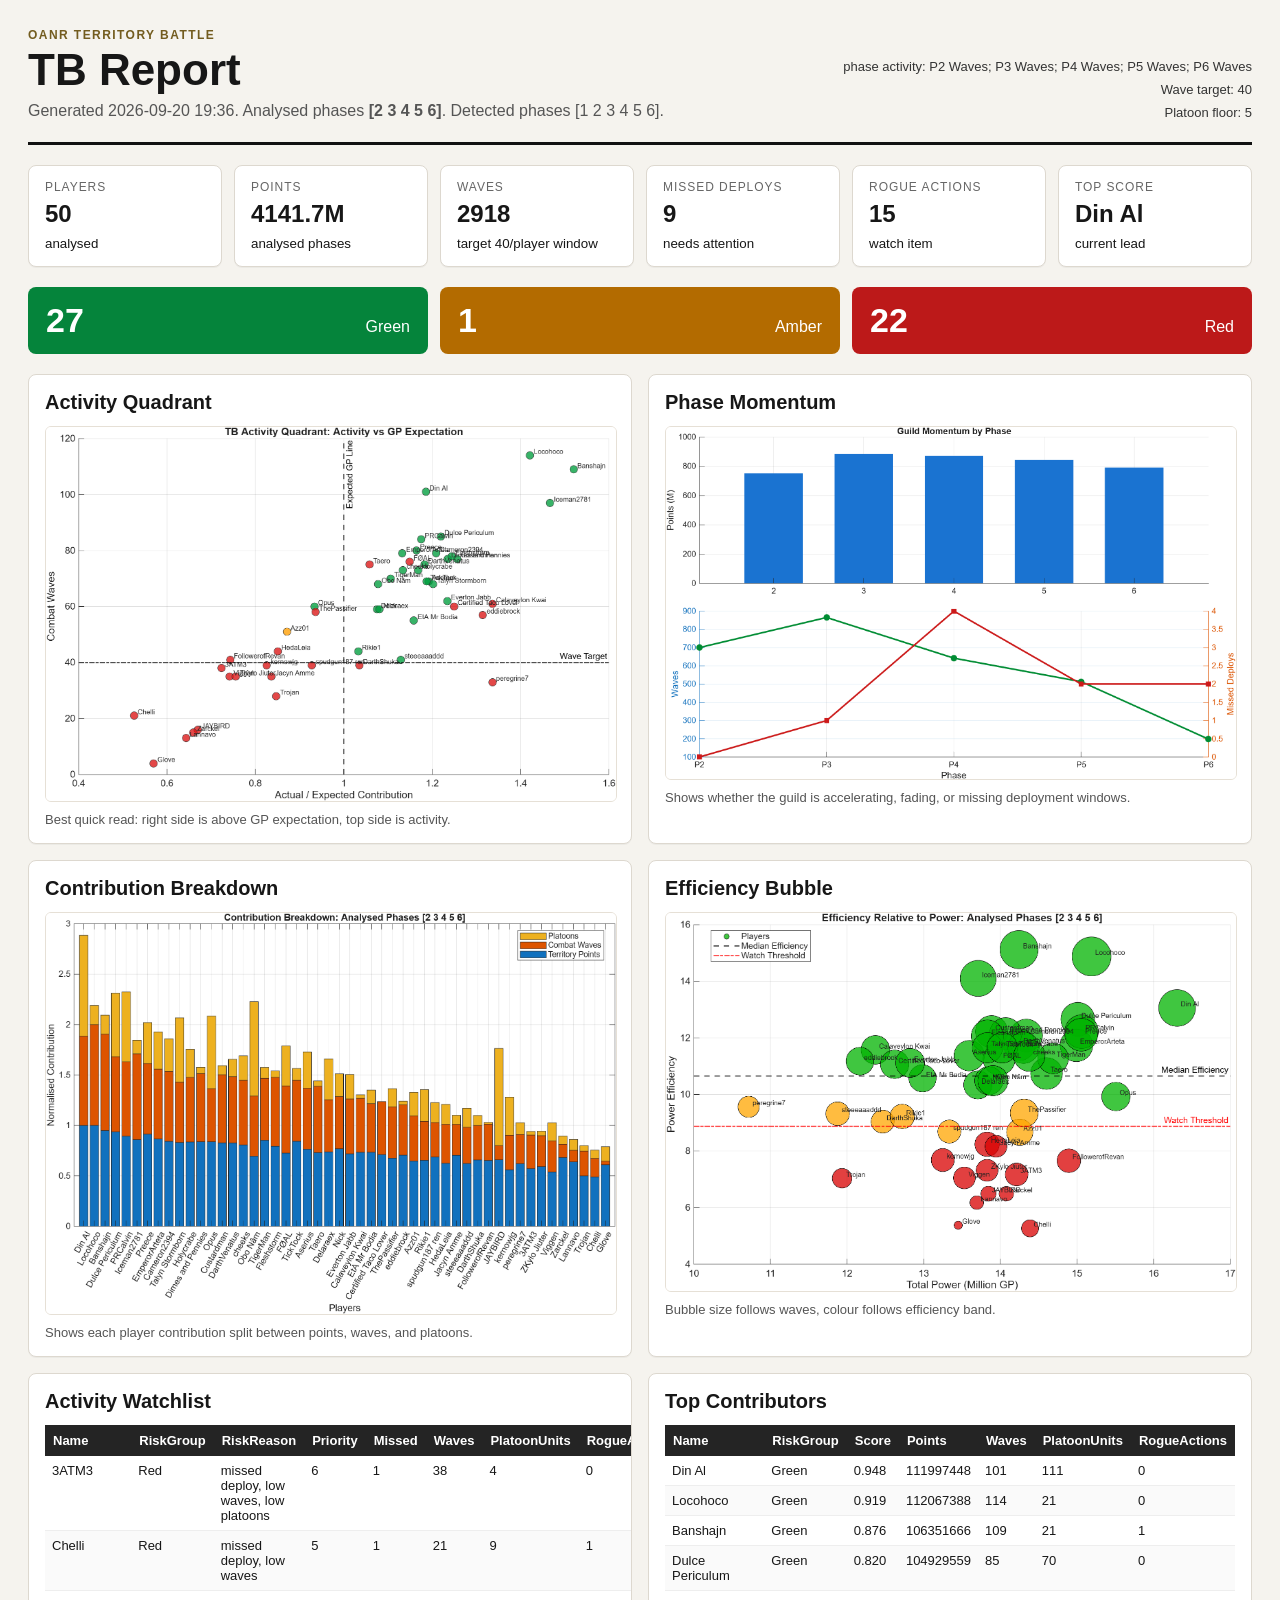
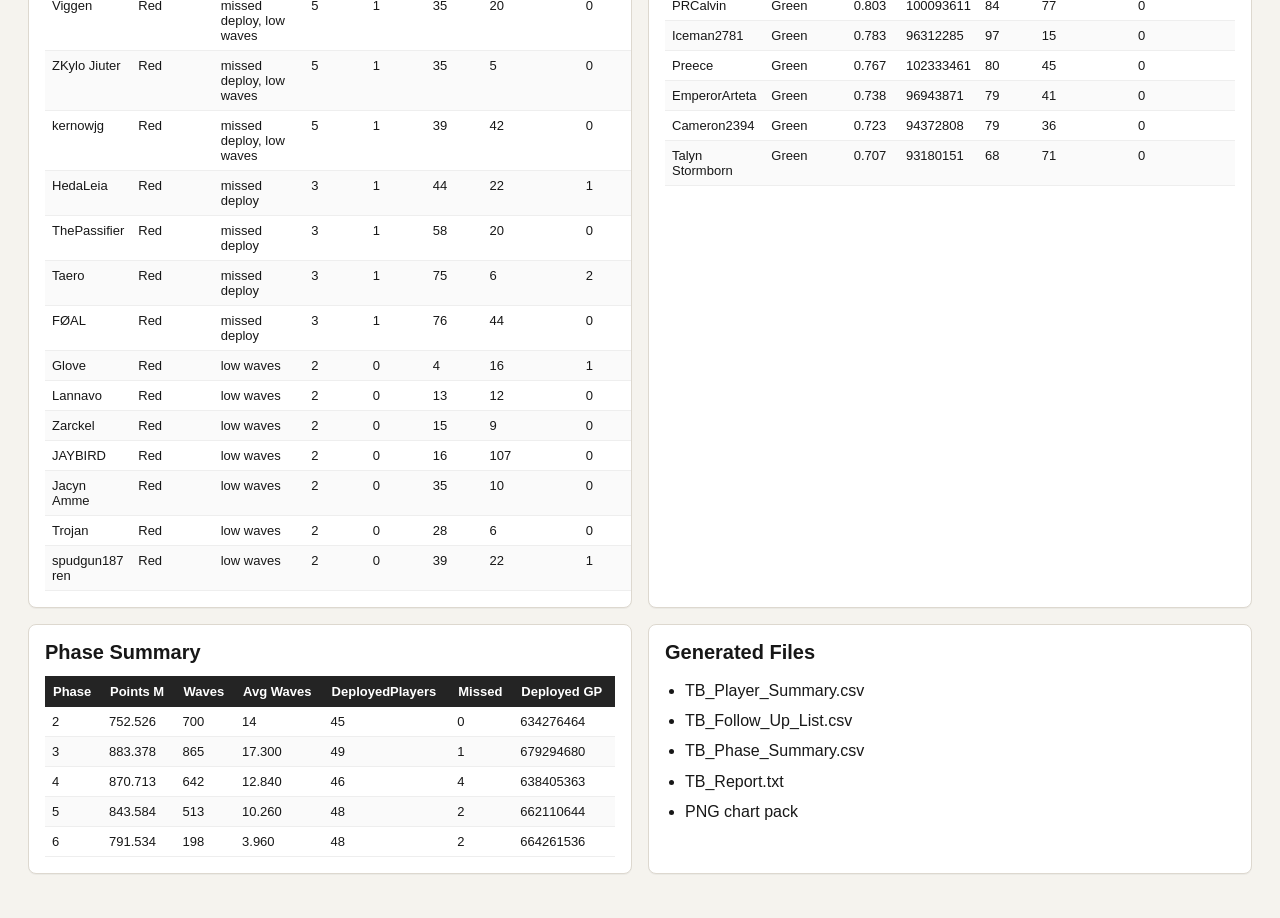
==== commit a6025a24: "Sept 20" ====
--- a/index.html
+++ b/index.html
@@ -3,11 +3,11 @@
 <title>OANR TB Report</title>
 <style>body{margin:0;background:#f5f3ee;color:#171717;font-family:Segoe UI,Arial,sans-serif;}.shell{max-width:1280px;margin:0 auto;padding:28px;}.hero{display:flex;justify-content:space-between;gap:24px;align-items:flex-end;border-bottom:3px solid #111;padding-bottom:22px;margin-bottom:20px;}.eyebrow{text-transform:uppercase;letter-spacing:.12em;font-size:12px;font-weight:700;margin:0 0 6px;color:#735c1f;}h1{font-size:44px;line-height:1;margin:0;}h2{font-size:20px;margin:0 0 12px;}.sub{margin:10px 0 0;color:#555;}.heroMeta{display:flex;flex-direction:column;gap:8px;text-align:right;color:#333;font-size:13px;}.cards{display:grid;grid-template-columns:repeat(6,1fr);gap:12px;margin:20px 0;}.card,.panel{background:white;border:1px solid #ddd8cf;border-radius:8px;box-shadow:0 1px 0 rgba(0,0,0,.04);}.card{padding:14px 16px;}.card span{display:block;color:#666;font-size:12px;text-transform:uppercase;letter-spacing:.08em;}.card strong{display:block;font-size:24px;margin:6px 0;white-space:nowrap;overflow:hidden;text-overflow:ellipsis;}.riskBand{display:grid;grid-template-columns:repeat(3,1fr);gap:12px;margin-bottom:20px;}.risk{border-radius:8px;padding:14px 18px;color:white;display:flex;align-items:baseline;justify-content:space-between;}.risk strong{font-size:34px;}.green{background:#05843b}.amber{background:#b36b00}.red{background:#bc1919}.grid{display:grid;gap:16px;margin-bottom:16px;}.two{grid-template-columns:1fr 1fr;}.panel{padding:16px;overflow:hidden;}.panel img{width:100%;display:block;border:1px solid #e6e0d6;border-radius:6px;background:white;}.caption{color:#555;font-size:13px;margin:10px 0 0;}table{width:100%;border-collapse:collapse;font-size:13px;}th{text-align:left;background:#242424;color:white;padding:8px;}td{border-bottom:1px solid #eee;padding:7px;vertical-align:top;}tr:nth-child(even) td{background:#fafafa;}.files{line-height:1.9;margin:0;padding-left:20px;}@media(max-width:980px){.cards{grid-template-columns:repeat(2,1fr)}.two{grid-template-columns:1fr}.hero{display:block}.heroMeta{text-align:left;margin-top:16px}}</style></head><body>
 <main class="shell">
-<section class="hero"><div><p class="eyebrow">OANR Territory Battle</p><h1>TB Report</h1><p class="sub">Generated 2026-09-06 20:11. Analysed phases <strong>[2 3 4 5 6]</strong>. Detected phases [1 2 3 4 5 6].</p></div><div class="heroMeta"><span>phase activity: P2 Waves; P3 Waves; P4 Waves; P5 Waves; P6 Waves</span><span>Wave target: 40</span><span>Platoon floor: 5</span></div></section>
-<section class="cards"><article class="card"><span>Players</span><strong>50</strong><small>analysed</small></article><article class="card"><span>Points</span><strong>4102.2M</strong><small>analysed phases</small></article><article class="card"><span>Waves</span><strong>3438</strong><small>target 40/player window</small></article><article class="card"><span>Missed Deploys</span><strong>4</strong><small>needs attention</small></article><article class="card"><span>Rogue Actions</span><strong>15</strong><small>watch item</small></article><article class="card"><span>Top Score</span><strong>Din Al</strong><small>current lead</small></article></section>
-<section class="riskBand"><div class="risk green"><strong>33</strong><span>Green</span></div><div class="risk amber"><strong>2</strong><span>Amber</span></div><div class="risk red"><strong>15</strong><span>Red</span></div></section>
+<section class="hero"><div><p class="eyebrow">OANR Territory Battle</p><h1>TB Report</h1><p class="sub">Generated 2026-09-20 19:36. Analysed phases <strong>[2 3 4 5 6]</strong>. Detected phases [1 2 3 4 5 6].</p></div><div class="heroMeta"><span>phase activity: P2 Waves; P3 Waves; P4 Waves; P5 Waves; P6 Waves</span><span>Wave target: 40</span><span>Platoon floor: 5</span></div></section>
+<section class="cards"><article class="card"><span>Players</span><strong>50</strong><small>analysed</small></article><article class="card"><span>Points</span><strong>4141.7M</strong><small>analysed phases</small></article><article class="card"><span>Waves</span><strong>2918</strong><small>target 40/player window</small></article><article class="card"><span>Missed Deploys</span><strong>9</strong><small>needs attention</small></article><article class="card"><span>Rogue Actions</span><strong>15</strong><small>watch item</small></article><article class="card"><span>Top Score</span><strong>Din Al</strong><small>current lead</small></article></section>
+<section class="riskBand"><div class="risk green"><strong>27</strong><span>Green</span></div><div class="risk amber"><strong>1</strong><span>Amber</span></div><div class="risk red"><strong>22</strong><span>Red</span></div></section>
 <section class="grid two"><article class="panel"><h2>Activity Quadrant</h2><img src="07_activity_quadrant.png" alt="Activity Quadrant"><p class="caption">Best quick read: right side is above GP expectation, top side is activity.</p></article><article class="panel"><h2>Phase Momentum</h2><img src="06_phase_momentum.png" alt="Phase Momentum"><p class="caption">Shows whether the guild is accelerating, fading, or missing deployment windows.</p></article></section>
 <section class="grid two"><article class="panel"><h2>Contribution Breakdown</h2><img src="01_contribution_breakdown.png" alt="Contribution Breakdown"><p class="caption">Shows each player contribution split between points, waves, and platoons.</p></article><article class="panel"><h2>Efficiency Bubble</h2><img src="03_efficiency_bubble.png" alt="Efficiency Bubble"><p class="caption">Bubble size follows waves, colour follows efficiency band.</p></article></section>
-<section class="grid two"><article class="panel"><h2>Activity Watchlist</h2><table><thead><tr><th>Name</th><th>RiskGroup</th><th>RiskReason</th><th>Priority</th><th>Missed</th><th>Waves</th><th>PlatoonUnits</th><th>RogueActions</th><th>ExpectedRatio</th></tr></thead><tbody><tr><td>Lannavo</td><td>Red</td><td>low waves, low platoons</td><td>3</td><td>0</td><td>6</td><td>4</td><td>0</td><td>0.534</td></tr><tr><td>JAYBIRD</td><td>Red</td><td>missed deploy</td><td>3</td><td>1</td><td>47</td><td>48</td><td>0</td><td>0.694</td></tr><tr><td>Opus</td><td>Red</td><td>missed deploy</td><td>3</td><td>1</td><td>55</td><td>47</td><td>2</td><td>0.696</td></tr><tr><td>Jacyn Amme</td><td>Red</td><td>missed deploy</td><td>3</td><td>1</td><td>48</td><td>65</td><td>0</td><td>0.741</td></tr><tr><td>HedaLeia</td><td>Red</td><td>missed deploy</td><td>3</td><td>1</td><td>48</td><td>16</td><td>1</td><td>0.801</td></tr><tr><td>peregrine7</td><td>Red</td><td>low waves, low platoons</td><td>3</td><td>0</td><td>27</td><td>4</td><td>0</td><td>1.159</td></tr><tr><td>Zarckel</td><td>Red</td><td>low waves</td><td>2</td><td>0</td><td>5</td><td>17</td><td>0</td><td>0.416</td></tr><tr><td>Chelli</td><td>Red</td><td>low waves</td><td>2</td><td>0</td><td>0</td><td>6</td><td>1</td><td>0.460</td></tr><tr><td>Glove</td><td>Red</td><td>low waves</td><td>2</td><td>0</td><td>6</td><td>46</td><td>1</td><td>0.561</td></tr><tr><td>FollowerofRevan</td><td>Red</td><td>low waves</td><td>2</td><td>0</td><td>39</td><td>5</td><td>0</td><td>0.657</td></tr><tr><td>ZKylo Jiuter</td><td>Red</td><td>low waves</td><td>2</td><td>0</td><td>29</td><td>33</td><td>0</td><td>0.749</td></tr><tr><td>Trojan</td><td>Red</td><td>low waves</td><td>2</td><td>0</td><td>32</td><td>6</td><td>0</td><td>0.859</td></tr><tr><td>EtA Mr Bodia</td><td>Red</td><td>low waves</td><td>2</td><td>0</td><td>35</td><td>54</td><td>0</td><td>0.865</td></tr><tr><td>3ATM3</td><td>Amber</td><td>acceptable activity, below expected GP</td><td>1</td><td>0</td><td>43</td><td>7</td><td>0</td><td>0.803</td></tr><tr><td>spudgun187 ren</td><td>Amber</td><td>acceptable activity, below expected GP</td><td>1</td><td>0</td><td>40</td><td>21</td><td>0</td><td>0.875</td></tr><tr><td>Certified Taco Lover</td><td>Red</td><td>low platoons</td><td>1</td><td>0</td><td>56</td><td>0</td><td>1</td><td>0.997</td></tr></tbody></table></article><article class="panel"><h2>Top Contributors</h2><table><thead><tr><th>Name</th><th>RiskGroup</th><th>Score</th><th>Points</th><th>Waves</th><th>PlatoonUnits</th><th>RogueActions</th></tr></thead><tbody><tr><td>Din Al</td><td>Green</td><td>0.941</td><td>109042413</td><td>116</td><td>112</td><td>0</td></tr><tr><td>Locohoco</td><td>Green</td><td>0.920</td><td>109442572</td><td>133</td><td>22</td><td>0</td></tr><tr><td>Taero</td><td>Green</td><td>0.917</td><td>103231502</td><td>127</td><td>70</td><td>0</td></tr><tr><td>Banshajn</td><td>Green</td><td>0.910</td><td>106711268</td><td>133</td><td>24</td><td>0</td></tr><tr><td>Iceman2781</td><td>Green</td><td>0.866</td><td>101395563</td><td>128</td><td>18</td><td>1</td></tr><tr><td>Dulce Periculum</td><td>Green</td><td>0.843</td><td>101971786</td><td>105</td><td>77</td><td>0</td></tr><tr><td>PRCalvin</td><td>Green</td><td>0.798</td><td>98649177</td><td>112</td><td>15</td><td>0</td></tr><tr><td>Preece</td><td>Green</td><td>0.767</td><td>101452317</td><td>91</td><td>47</td><td>1</td></tr><tr><td>Obo Nâm</td><td>Green</td><td>0.753</td><td>86542253</td><td>89</td><td>108</td><td>0</td></tr><tr><td>Cameron2394</td><td>Green</td><td>0.740</td><td>93894552</td><td>100</td><td>17</td><td>1</td></tr></tbody></table></article></section>
-<section class="grid two"><article class="panel"><h2>Phase Summary</h2><table><thead><tr><th>Phase</th><th>Points M</th><th>Waves</th><th>Avg Waves</th><th>DeployedPlayers</th><th>Missed</th><th>Deployed GP</th></tr></thead><tbody><tr><td>2</td><td>739.516</td><td>1366</td><td>27.320</td><td>45</td><td>0</td><td>620765871</td></tr><tr><td>3</td><td>888.848</td><td>870</td><td>17.400</td><td>50</td><td>0</td><td>686356497</td></tr><tr><td>4</td><td>854.950</td><td>571</td><td>11.420</td><td>48</td><td>2</td><td>657906909</td></tr><tr><td>5</td><td>828.679</td><td>450</td><td>9</td><td>49</td><td>1</td><td>673721584</td></tr><tr><td>6</td><td>790.179</td><td>181</td><td>3.620</td><td>49</td><td>1</td><td>672995233</td></tr></tbody></table></article><article class="panel"><h2>Generated Files</h2><ul class="files"><li>TB_Player_Summary.csv</li><li>TB_Follow_Up_List.csv</li><li>TB_Phase_Summary.csv</li><li>TB_Report.txt</li><li>PNG chart pack</li></ul></article></section>
+<section class="grid two"><article class="panel"><h2>Activity Watchlist</h2><table><thead><tr><th>Name</th><th>RiskGroup</th><th>RiskReason</th><th>Priority</th><th>Missed</th><th>Waves</th><th>PlatoonUnits</th><th>RogueActions</th><th>ExpectedRatio</th></tr></thead><tbody><tr><td>3ATM3</td><td>Red</td><td>missed deploy, low waves, low platoons</td><td>6</td><td>1</td><td>38</td><td>4</td><td>0</td><td>0.723</td></tr><tr><td>Chelli</td><td>Red</td><td>missed deploy, low waves</td><td>5</td><td>1</td><td>21</td><td>9</td><td>1</td><td>0.526</td></tr><tr><td>Viggen</td><td>Red</td><td>missed deploy, low waves</td><td>5</td><td>1</td><td>35</td><td>20</td><td>0</td><td>0.742</td></tr><tr><td>ZKylo Jiuter</td><td>Red</td><td>missed deploy, low waves</td><td>5</td><td>1</td><td>35</td><td>5</td><td>0</td><td>0.756</td></tr><tr><td>kernowjg</td><td>Red</td><td>missed deploy, low waves</td><td>5</td><td>1</td><td>39</td><td>42</td><td>0</td><td>0.826</td></tr><tr><td>HedaLeia</td><td>Red</td><td>missed deploy</td><td>3</td><td>1</td><td>44</td><td>22</td><td>1</td><td>0.851</td></tr><tr><td>ThePassifier</td><td>Red</td><td>missed deploy</td><td>3</td><td>1</td><td>58</td><td>20</td><td>0</td><td>0.936</td></tr><tr><td>Taero</td><td>Red</td><td>missed deploy</td><td>3</td><td>1</td><td>75</td><td>6</td><td>2</td><td>1.058</td></tr><tr><td>FØAL</td><td>Red</td><td>missed deploy</td><td>3</td><td>1</td><td>76</td><td>44</td><td>0</td><td>1.149</td></tr><tr><td>Glove</td><td>Red</td><td>low waves</td><td>2</td><td>0</td><td>4</td><td>16</td><td>1</td><td>0.570</td></tr><tr><td>Lannavo</td><td>Red</td><td>low waves</td><td>2</td><td>0</td><td>13</td><td>12</td><td>0</td><td>0.643</td></tr><tr><td>Zarckel</td><td>Red</td><td>low waves</td><td>2</td><td>0</td><td>15</td><td>9</td><td>0</td><td>0.660</td></tr><tr><td>JAYBIRD</td><td>Red</td><td>low waves</td><td>2</td><td>0</td><td>16</td><td>107</td><td>0</td><td>0.669</td></tr><tr><td>Jacyn Amme</td><td>Red</td><td>low waves</td><td>2</td><td>0</td><td>35</td><td>10</td><td>0</td><td>0.837</td></tr><tr><td>Trojan</td><td>Red</td><td>low waves</td><td>2</td><td>0</td><td>28</td><td>6</td><td>0</td><td>0.847</td></tr><tr><td>spudgun187 ren</td><td>Red</td><td>low waves</td><td>2</td><td>0</td><td>39</td><td>22</td><td>1</td><td>0.928</td></tr></tbody></table></article><article class="panel"><h2>Top Contributors</h2><table><thead><tr><th>Name</th><th>RiskGroup</th><th>Score</th><th>Points</th><th>Waves</th><th>PlatoonUnits</th><th>RogueActions</th></tr></thead><tbody><tr><td>Din Al</td><td>Green</td><td>0.948</td><td>111997448</td><td>101</td><td>111</td><td>0</td></tr><tr><td>Locohoco</td><td>Green</td><td>0.919</td><td>112067388</td><td>114</td><td>21</td><td>0</td></tr><tr><td>Banshajn</td><td>Green</td><td>0.876</td><td>106351666</td><td>109</td><td>21</td><td>1</td></tr><tr><td>Dulce Periculum</td><td>Green</td><td>0.820</td><td>104929559</td><td>85</td><td>70</td><td>0</td></tr><tr><td>PRCalvin</td><td>Green</td><td>0.803</td><td>100093611</td><td>84</td><td>77</td><td>0</td></tr><tr><td>Iceman2781</td><td>Green</td><td>0.783</td><td>96312285</td><td>97</td><td>15</td><td>0</td></tr><tr><td>Preece</td><td>Green</td><td>0.767</td><td>102333461</td><td>80</td><td>45</td><td>0</td></tr><tr><td>EmperorArteta</td><td>Green</td><td>0.738</td><td>96943871</td><td>79</td><td>41</td><td>0</td></tr><tr><td>Cameron2394</td><td>Green</td><td>0.723</td><td>94372808</td><td>79</td><td>36</td><td>0</td></tr><tr><td>Talyn Stormborn</td><td>Green</td><td>0.707</td><td>93180151</td><td>68</td><td>71</td><td>0</td></tr></tbody></table></article></section>
+<section class="grid two"><article class="panel"><h2>Phase Summary</h2><table><thead><tr><th>Phase</th><th>Points M</th><th>Waves</th><th>Avg Waves</th><th>DeployedPlayers</th><th>Missed</th><th>Deployed GP</th></tr></thead><tbody><tr><td>2</td><td>752.526</td><td>700</td><td>14</td><td>45</td><td>0</td><td>634276464</td></tr><tr><td>3</td><td>883.378</td><td>865</td><td>17.300</td><td>49</td><td>1</td><td>679294680</td></tr><tr><td>4</td><td>870.713</td><td>642</td><td>12.840</td><td>46</td><td>4</td><td>638405363</td></tr><tr><td>5</td><td>843.584</td><td>513</td><td>10.260</td><td>48</td><td>2</td><td>662110644</td></tr><tr><td>6</td><td>791.534</td><td>198</td><td>3.960</td><td>48</td><td>2</td><td>664261536</td></tr></tbody></table></article><article class="panel"><h2>Generated Files</h2><ul class="files"><li>TB_Player_Summary.csv</li><li>TB_Follow_Up_List.csv</li><li>TB_Phase_Summary.csv</li><li>TB_Report.txt</li><li>PNG chart pack</li></ul></article></section>
 </main></body></html>
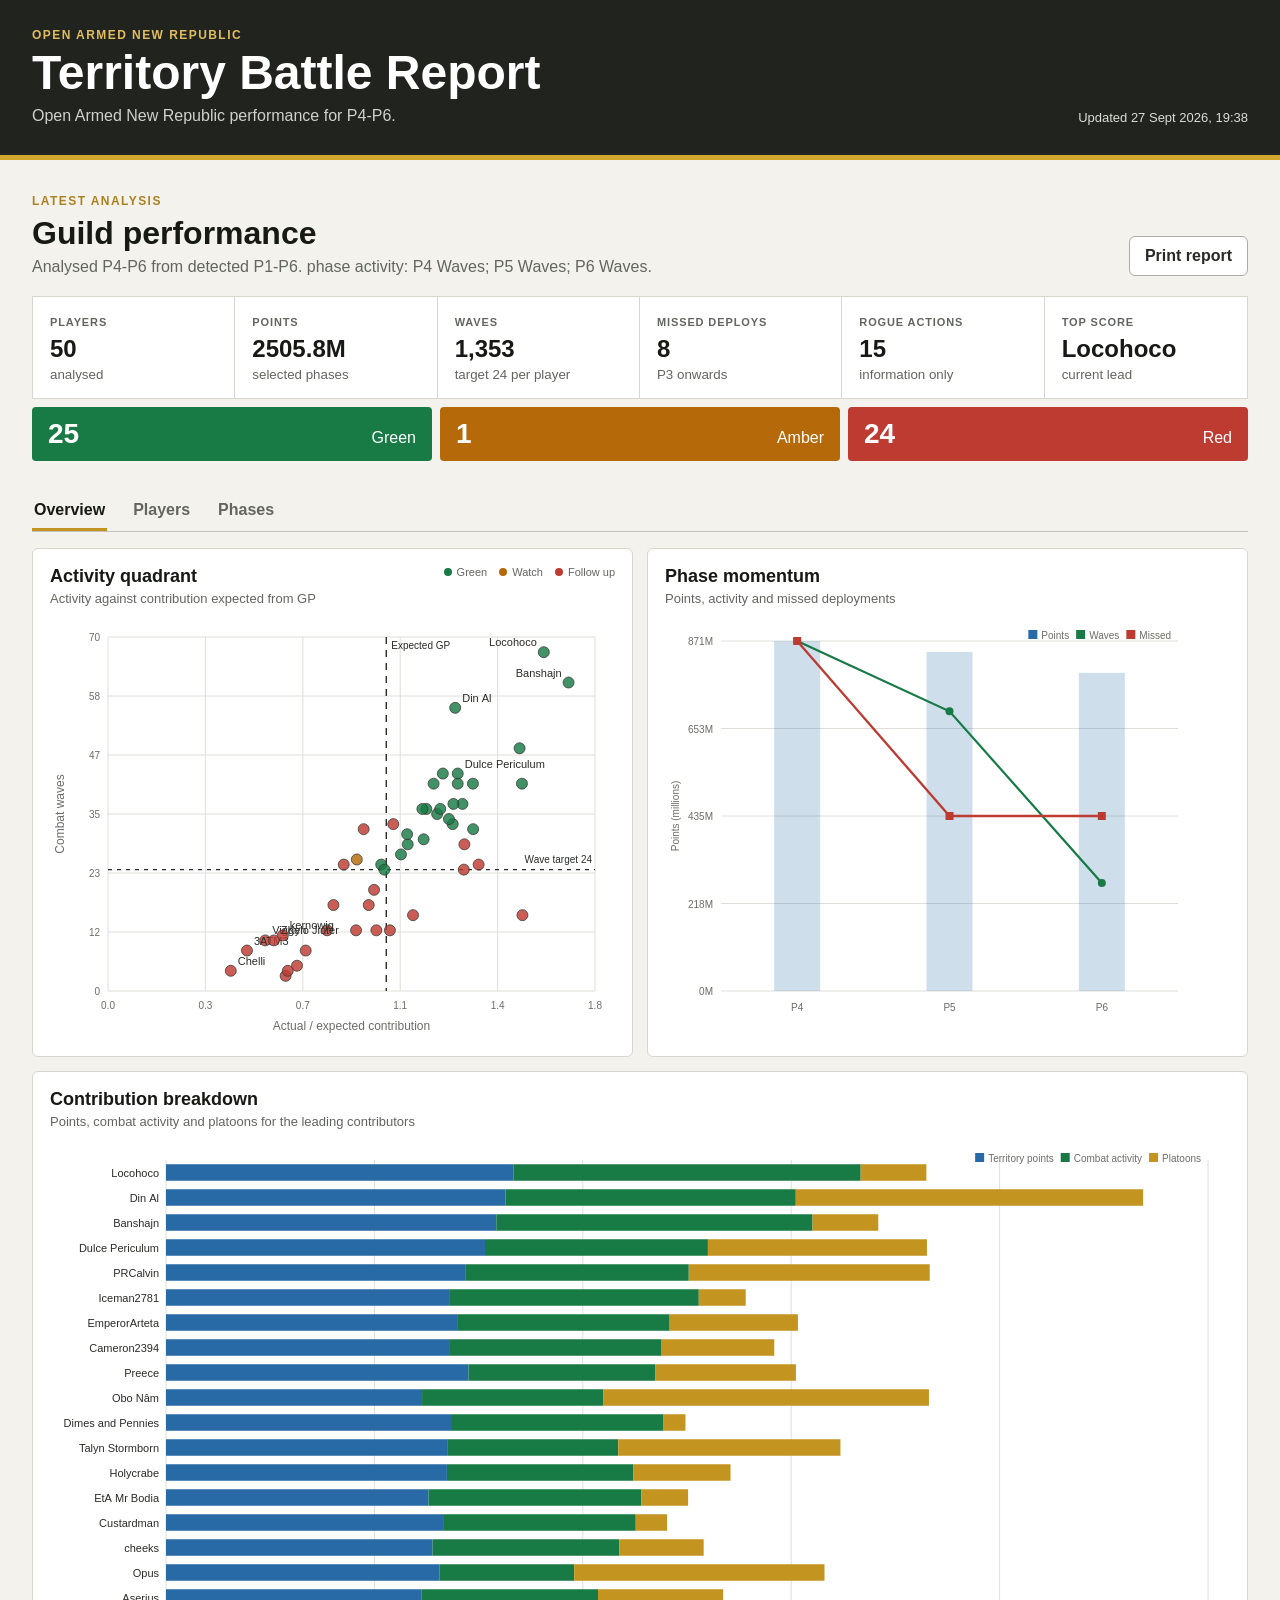
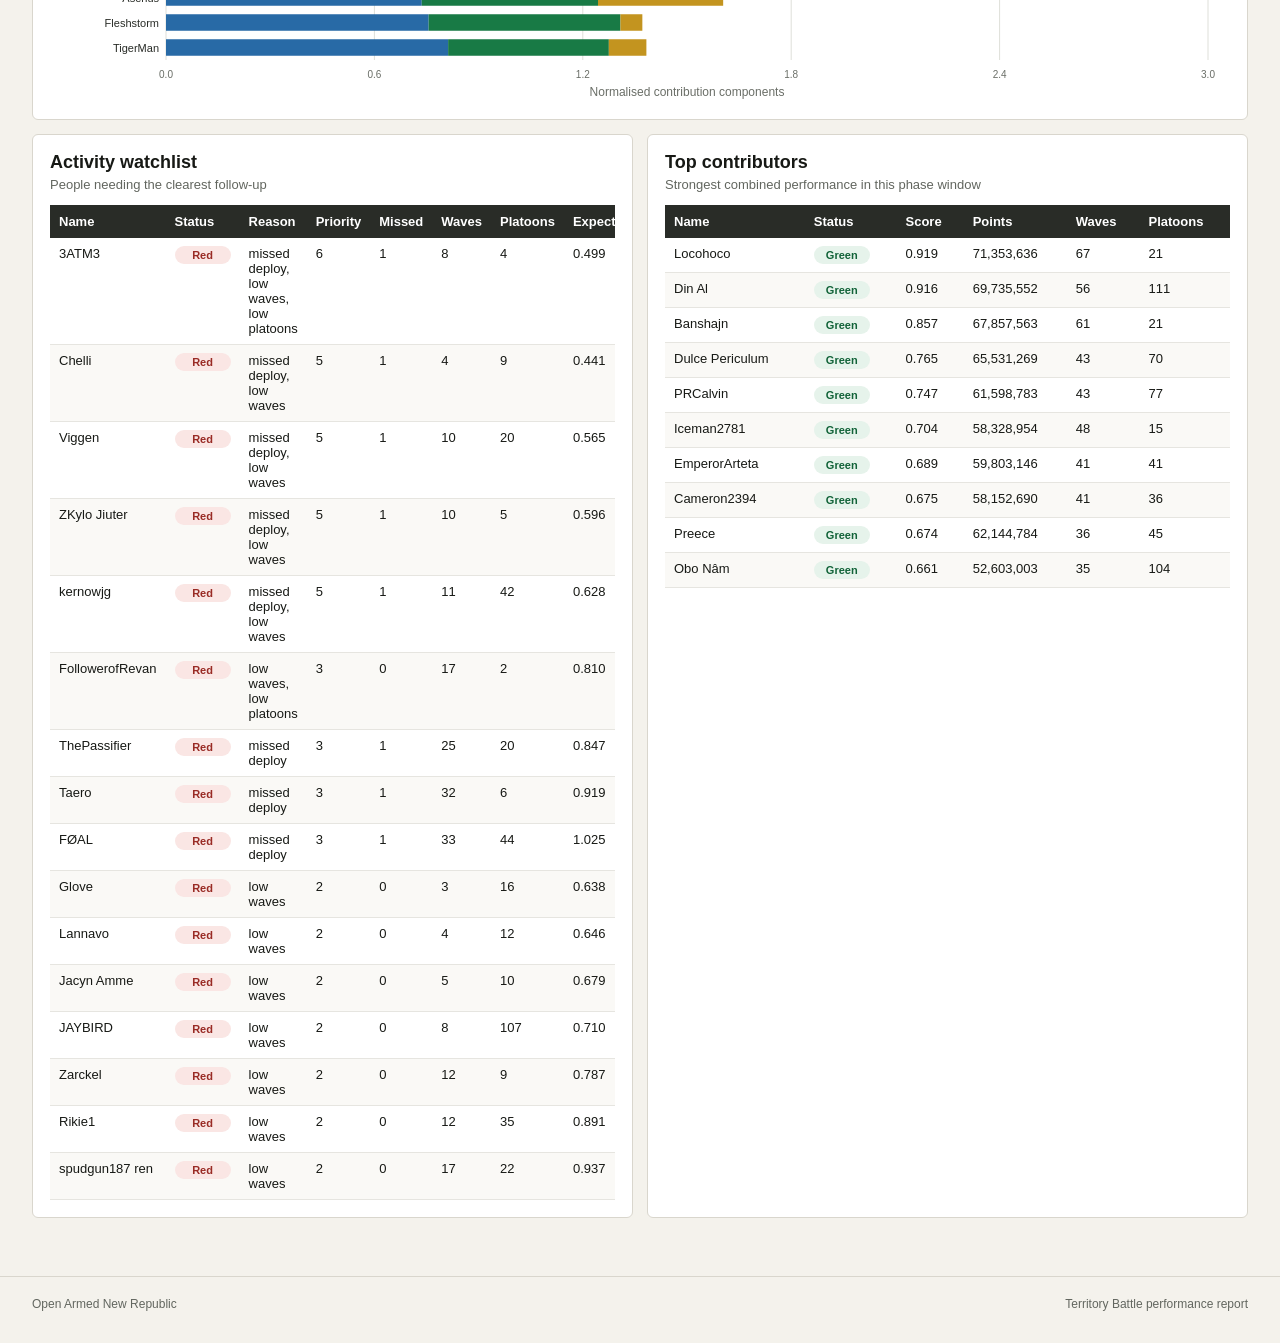
==== commit e3e6038d: "Add browser-based TB report viewer and publisher" ====
--- a/index.html
+++ b/index.html
@@ -1,13 +1,105 @@
-﻿<!doctype html><html lang="en"><head><meta charset="utf-8">
-<meta name="viewport" content="width=device-width, initial-scale=1">
-<title>OANR TB Report</title>
-<style>body{margin:0;background:#f5f3ee;color:#171717;font-family:Segoe UI,Arial,sans-serif;}.shell{max-width:1280px;margin:0 auto;padding:28px;}.hero{display:flex;justify-content:space-between;gap:24px;align-items:flex-end;border-bottom:3px solid #111;padding-bottom:22px;margin-bottom:20px;}.eyebrow{text-transform:uppercase;letter-spacing:.12em;font-size:12px;font-weight:700;margin:0 0 6px;color:#735c1f;}h1{font-size:44px;line-height:1;margin:0;}h2{font-size:20px;margin:0 0 12px;}.sub{margin:10px 0 0;color:#555;}.heroMeta{display:flex;flex-direction:column;gap:8px;text-align:right;color:#333;font-size:13px;}.cards{display:grid;grid-template-columns:repeat(6,1fr);gap:12px;margin:20px 0;}.card,.panel{background:white;border:1px solid #ddd8cf;border-radius:8px;box-shadow:0 1px 0 rgba(0,0,0,.04);}.card{padding:14px 16px;}.card span{display:block;color:#666;font-size:12px;text-transform:uppercase;letter-spacing:.08em;}.card strong{display:block;font-size:24px;margin:6px 0;white-space:nowrap;overflow:hidden;text-overflow:ellipsis;}.riskBand{display:grid;grid-template-columns:repeat(3,1fr);gap:12px;margin-bottom:20px;}.risk{border-radius:8px;padding:14px 18px;color:white;display:flex;align-items:baseline;justify-content:space-between;}.risk strong{font-size:34px;}.green{background:#05843b}.amber{background:#b36b00}.red{background:#bc1919}.grid{display:grid;gap:16px;margin-bottom:16px;}.two{grid-template-columns:1fr 1fr;}.panel{padding:16px;overflow:hidden;}.panel img{width:100%;display:block;border:1px solid #e6e0d6;border-radius:6px;background:white;}.caption{color:#555;font-size:13px;margin:10px 0 0;}table{width:100%;border-collapse:collapse;font-size:13px;}th{text-align:left;background:#242424;color:white;padding:8px;}td{border-bottom:1px solid #eee;padding:7px;vertical-align:top;}tr:nth-child(even) td{background:#fafafa;}.files{line-height:1.9;margin:0;padding-left:20px;}@media(max-width:980px){.cards{grid-template-columns:repeat(2,1fr)}.two{grid-template-columns:1fr}.hero{display:block}.heroMeta{text-align:left;margin-top:16px}}</style></head><body>
-<main class="shell">
-<section class="hero"><div><p class="eyebrow">OANR Territory Battle</p><h1>TB Report</h1><p class="sub">Generated 2026-09-20 19:36. Analysed phases <strong>[2 3 4 5 6]</strong>. Detected phases [1 2 3 4 5 6].</p></div><div class="heroMeta"><span>phase activity: P2 Waves; P3 Waves; P4 Waves; P5 Waves; P6 Waves</span><span>Wave target: 40</span><span>Platoon floor: 5</span></div></section>
-<section class="cards"><article class="card"><span>Players</span><strong>50</strong><small>analysed</small></article><article class="card"><span>Points</span><strong>4141.7M</strong><small>analysed phases</small></article><article class="card"><span>Waves</span><strong>2918</strong><small>target 40/player window</small></article><article class="card"><span>Missed Deploys</span><strong>9</strong><small>needs attention</small></article><article class="card"><span>Rogue Actions</span><strong>15</strong><small>watch item</small></article><article class="card"><span>Top Score</span><strong>Din Al</strong><small>current lead</small></article></section>
-<section class="riskBand"><div class="risk green"><strong>27</strong><span>Green</span></div><div class="risk amber"><strong>1</strong><span>Amber</span></div><div class="risk red"><strong>22</strong><span>Red</span></div></section>
-<section class="grid two"><article class="panel"><h2>Activity Quadrant</h2><img src="07_activity_quadrant.png" alt="Activity Quadrant"><p class="caption">Best quick read: right side is above GP expectation, top side is activity.</p></article><article class="panel"><h2>Phase Momentum</h2><img src="06_phase_momentum.png" alt="Phase Momentum"><p class="caption">Shows whether the guild is accelerating, fading, or missing deployment windows.</p></article></section>
-<section class="grid two"><article class="panel"><h2>Contribution Breakdown</h2><img src="01_contribution_breakdown.png" alt="Contribution Breakdown"><p class="caption">Shows each player contribution split between points, waves, and platoons.</p></article><article class="panel"><h2>Efficiency Bubble</h2><img src="03_efficiency_bubble.png" alt="Efficiency Bubble"><p class="caption">Bubble size follows waves, colour follows efficiency band.</p></article></section>
-<section class="grid two"><article class="panel"><h2>Activity Watchlist</h2><table><thead><tr><th>Name</th><th>RiskGroup</th><th>RiskReason</th><th>Priority</th><th>Missed</th><th>Waves</th><th>PlatoonUnits</th><th>RogueActions</th><th>ExpectedRatio</th></tr></thead><tbody><tr><td>3ATM3</td><td>Red</td><td>missed deploy, low waves, low platoons</td><td>6</td><td>1</td><td>38</td><td>4</td><td>0</td><td>0.723</td></tr><tr><td>Chelli</td><td>Red</td><td>missed deploy, low waves</td><td>5</td><td>1</td><td>21</td><td>9</td><td>1</td><td>0.526</td></tr><tr><td>Viggen</td><td>Red</td><td>missed deploy, low waves</td><td>5</td><td>1</td><td>35</td><td>20</td><td>0</td><td>0.742</td></tr><tr><td>ZKylo Jiuter</td><td>Red</td><td>missed deploy, low waves</td><td>5</td><td>1</td><td>35</td><td>5</td><td>0</td><td>0.756</td></tr><tr><td>kernowjg</td><td>Red</td><td>missed deploy, low waves</td><td>5</td><td>1</td><td>39</td><td>42</td><td>0</td><td>0.826</td></tr><tr><td>HedaLeia</td><td>Red</td><td>missed deploy</td><td>3</td><td>1</td><td>44</td><td>22</td><td>1</td><td>0.851</td></tr><tr><td>ThePassifier</td><td>Red</td><td>missed deploy</td><td>3</td><td>1</td><td>58</td><td>20</td><td>0</td><td>0.936</td></tr><tr><td>Taero</td><td>Red</td><td>missed deploy</td><td>3</td><td>1</td><td>75</td><td>6</td><td>2</td><td>1.058</td></tr><tr><td>FØAL</td><td>Red</td><td>missed deploy</td><td>3</td><td>1</td><td>76</td><td>44</td><td>0</td><td>1.149</td></tr><tr><td>Glove</td><td>Red</td><td>low waves</td><td>2</td><td>0</td><td>4</td><td>16</td><td>1</td><td>0.570</td></tr><tr><td>Lannavo</td><td>Red</td><td>low waves</td><td>2</td><td>0</td><td>13</td><td>12</td><td>0</td><td>0.643</td></tr><tr><td>Zarckel</td><td>Red</td><td>low waves</td><td>2</td><td>0</td><td>15</td><td>9</td><td>0</td><td>0.660</td></tr><tr><td>JAYBIRD</td><td>Red</td><td>low waves</td><td>2</td><td>0</td><td>16</td><td>107</td><td>0</td><td>0.669</td></tr><tr><td>Jacyn Amme</td><td>Red</td><td>low waves</td><td>2</td><td>0</td><td>35</td><td>10</td><td>0</td><td>0.837</td></tr><tr><td>Trojan</td><td>Red</td><td>low waves</td><td>2</td><td>0</td><td>28</td><td>6</td><td>0</td><td>0.847</td></tr><tr><td>spudgun187 ren</td><td>Red</td><td>low waves</td><td>2</td><td>0</td><td>39</td><td>22</td><td>1</td><td>0.928</td></tr></tbody></table></article><article class="panel"><h2>Top Contributors</h2><table><thead><tr><th>Name</th><th>RiskGroup</th><th>Score</th><th>Points</th><th>Waves</th><th>PlatoonUnits</th><th>RogueActions</th></tr></thead><tbody><tr><td>Din Al</td><td>Green</td><td>0.948</td><td>111997448</td><td>101</td><td>111</td><td>0</td></tr><tr><td>Locohoco</td><td>Green</td><td>0.919</td><td>112067388</td><td>114</td><td>21</td><td>0</td></tr><tr><td>Banshajn</td><td>Green</td><td>0.876</td><td>106351666</td><td>109</td><td>21</td><td>1</td></tr><tr><td>Dulce Periculum</td><td>Green</td><td>0.820</td><td>104929559</td><td>85</td><td>70</td><td>0</td></tr><tr><td>PRCalvin</td><td>Green</td><td>0.803</td><td>100093611</td><td>84</td><td>77</td><td>0</td></tr><tr><td>Iceman2781</td><td>Green</td><td>0.783</td><td>96312285</td><td>97</td><td>15</td><td>0</td></tr><tr><td>Preece</td><td>Green</td><td>0.767</td><td>102333461</td><td>80</td><td>45</td><td>0</td></tr><tr><td>EmperorArteta</td><td>Green</td><td>0.738</td><td>96943871</td><td>79</td><td>41</td><td>0</td></tr><tr><td>Cameron2394</td><td>Green</td><td>0.723</td><td>94372808</td><td>79</td><td>36</td><td>0</td></tr><tr><td>Talyn Stormborn</td><td>Green</td><td>0.707</td><td>93180151</td><td>68</td><td>71</td><td>0</td></tr></tbody></table></article></section>
-<section class="grid two"><article class="panel"><h2>Phase Summary</h2><table><thead><tr><th>Phase</th><th>Points M</th><th>Waves</th><th>Avg Waves</th><th>DeployedPlayers</th><th>Missed</th><th>Deployed GP</th></tr></thead><tbody><tr><td>2</td><td>752.526</td><td>700</td><td>14</td><td>45</td><td>0</td><td>634276464</td></tr><tr><td>3</td><td>883.378</td><td>865</td><td>17.300</td><td>49</td><td>1</td><td>679294680</td></tr><tr><td>4</td><td>870.713</td><td>642</td><td>12.840</td><td>46</td><td>4</td><td>638405363</td></tr><tr><td>5</td><td>843.584</td><td>513</td><td>10.260</td><td>48</td><td>2</td><td>662110644</td></tr><tr><td>6</td><td>791.534</td><td>198</td><td>3.960</td><td>48</td><td>2</td><td>664261536</td></tr></tbody></table></article><article class="panel"><h2>Generated Files</h2><ul class="files"><li>TB_Player_Summary.csv</li><li>TB_Follow_Up_List.csv</li><li>TB_Phase_Summary.csv</li><li>TB_Report.txt</li><li>PNG chart pack</li></ul></article></section>
-</main></body></html>
+<!doctype html>
+<html lang="en">
+<head>
+  <meta charset="utf-8">
+  <meta name="viewport" content="width=device-width, initial-scale=1">
+  <meta name="description" content="Open Armed New Republic Territory Battle report.">
+  <title>OANR Territory Battle Report</title>
+  <link rel="stylesheet" href="styles.css">
+</head>
+<body>
+  <header class="app-header public-header">
+    <div class="header-inner">
+      <div>
+        <p class="eyebrow">Open Armed New Republic</p>
+        <h1>Territory Battle Report</h1>
+        <p id="publicHeaderCopy" class="header-copy">Current guild performance and activity.</p>
+      </div>
+      <div id="publishedAt" class="privacy-note">Loading latest report...</div>
+    </div>
+  </header>
+
+  <main class="shell public-shell">
+    <section id="publicError" class="public-error" hidden>
+      <h2>No report has been published yet</h2>
+      <p>The report owner needs to generate and add <code>report-data.json</code>.</p>
+    </section>
+
+    <section id="results" class="results public-results" hidden>
+      <div class="report-head">
+        <div>
+          <p class="eyebrow">Latest analysis</p>
+          <h2 id="reportTitle">Guild performance</h2>
+          <p id="reportMeta" class="muted"></p>
+        </div>
+        <div class="report-actions"><button id="printButton" class="secondary-button" type="button">Print report</button></div>
+      </div>
+
+      <div id="metricCards" class="metric-grid"></div>
+      <div id="riskBand" class="risk-band"></div>
+
+      <nav class="tabs" aria-label="Report sections">
+        <button type="button" class="active" data-tab="overview">Overview</button>
+        <button type="button" data-tab="players">Players</button>
+        <button type="button" data-tab="phases">Phases</button>
+      </nav>
+
+      <section class="tab-panel active" data-panel="overview">
+        <div class="chart-grid">
+          <article class="panel chart-panel">
+            <div class="panel-heading">
+              <div><h3>Activity quadrant</h3><p>Activity against contribution expected from GP</p></div>
+              <div class="legend"><span class="green-dot">Green</span><span class="amber-dot">Watch</span><span class="red-dot">Follow up</span></div>
+            </div>
+            <canvas id="quadrantChart" height="420"></canvas>
+          </article>
+          <article class="panel chart-panel">
+            <div class="panel-heading"><div><h3>Phase momentum</h3><p>Points, activity and missed deployments</p></div></div>
+            <canvas id="momentumChart" height="420"></canvas>
+          </article>
+        </div>
+        <article class="panel chart-panel wide-panel">
+          <div class="panel-heading"><div><h3>Contribution breakdown</h3><p>Points, combat activity and platoons for the leading contributors</p></div></div>
+          <canvas id="contributionChart" height="560"></canvas>
+        </article>
+        <div class="table-grid">
+          <article class="panel">
+            <div class="panel-heading"><div><h3>Activity watchlist</h3><p>People needing the clearest follow-up</p></div></div>
+            <div id="watchlistTable" class="table-wrap"></div>
+          </article>
+          <article class="panel">
+            <div class="panel-heading"><div><h3>Top contributors</h3><p>Strongest combined performance in this phase window</p></div></div>
+            <div id="topTable" class="table-wrap"></div>
+          </article>
+        </div>
+      </section>
+
+      <section class="tab-panel" data-panel="players">
+        <article class="panel">
+          <div class="table-tools">
+            <div><h3>Player detail</h3><p class="muted">Search and filter the complete guild list.</p></div>
+            <div class="filters">
+              <input id="playerSearch" type="search" placeholder="Search player" aria-label="Search player">
+              <select id="riskFilter" aria-label="Filter by status">
+                <option value="">All statuses</option><option value="Red">Red</option>
+                <option value="Amber">Amber</option><option value="Green">Green</option>
+              </select>
+            </div>
+          </div>
+          <div id="playerTable" class="table-wrap"></div>
+        </article>
+      </section>
+
+      <section class="tab-panel" data-panel="phases">
+        <article class="panel">
+          <div class="panel-heading"><div><h3>Phase summary</h3><p>Guild totals for the selected phase window</p></div></div>
+          <div id="phaseTable" class="table-wrap"></div>
+        </article>
+      </section>
+    </section>
+  </main>
+
+  <footer><span>Open Armed New Republic</span><span>Territory Battle performance report</span></footer>
+  <script type="module" src="js/viewer.js"></script>
+</body>
+</html>
--- a/styles.css
+++ b/styles.css
@@ -0,0 +1,178 @@
+:root {
+  --ink: #171915;
+  --muted: #62665f;
+  --paper: #f4f2ec;
+  --surface: #ffffff;
+  --line: #d9d6cd;
+  --dark: #20231e;
+  --green: #187a45;
+  --green-soft: #e6f3eb;
+  --amber: #b56909;
+  --amber-soft: #fff1d6;
+  --red: #be3b32;
+  --red-soft: #fae6e4;
+  --blue: #286aa6;
+  --focus: #176e9b;
+  --radius: 6px;
+  font-family: Inter, "Segoe UI", Arial, sans-serif;
+  color: var(--ink);
+  background: var(--paper);
+  font-synthesis: none;
+}
+
+* { box-sizing: border-box; }
+body { margin: 0; min-width: 320px; background: var(--paper); }
+button, input, select { font: inherit; }
+button { cursor: pointer; }
+button:focus-visible, input:focus-visible, select:focus-visible, label:focus-within { outline: 3px solid rgba(23,110,155,.24); outline-offset: 2px; }
+
+.app-header { background: var(--dark); color: white; border-bottom: 5px solid #d3a62d; }
+.header-inner { max-width: 1440px; margin: 0 auto; padding: 28px 32px 30px; display: flex; justify-content: space-between; align-items: flex-end; gap: 30px; }
+.eyebrow, .step-label { margin: 0 0 7px; color: #ab8120; text-transform: uppercase; font-size: 12px; font-weight: 800; letter-spacing: .12em; }
+.app-header .eyebrow { color: #e0bd60; }
+h1 { margin: 0; font-size: clamp(30px, 4vw, 48px); line-height: 1; letter-spacing: 0; }
+h2 { margin: 0; font-size: 23px; letter-spacing: 0; }
+h3 { margin: 0; font-size: 18px; letter-spacing: 0; }
+.header-copy { margin: 10px 0 0; max-width: 680px; color: #cfd2cc; }
+.privacy-note { display: flex; align-items: center; gap: 9px; white-space: nowrap; color: #d9ddd6; font-size: 13px; }
+.privacy-dot { width: 9px; height: 9px; border-radius: 50%; background: #55c57a; box-shadow: 0 0 0 4px rgba(85,197,122,.14); }
+
+.shell { max-width: 1440px; margin: 0 auto; padding: 26px 32px 44px; }
+.setup-band { border-bottom: 1px solid var(--line); padding-bottom: 28px; }
+.section-heading, .report-head, .panel-heading, .table-tools { display: flex; align-items: flex-start; justify-content: space-between; gap: 20px; }
+.icon-button { border: 1px solid var(--line); background: transparent; width: 38px; height: 38px; font-size: 22px; border-radius: var(--radius); color: var(--muted); }
+.icon-button:hover { background: #e9e6df; }
+
+.file-grid { display: grid; grid-template-columns: 1fr 1fr; gap: 14px; margin-top: 18px; }
+.file-drop { min-height: 84px; border: 1px dashed #a8aaa5; background: rgba(255,255,255,.58); border-radius: var(--radius); padding: 15px; display: grid; grid-template-columns: 46px 1fr auto; align-items: center; gap: 14px; cursor: pointer; transition: border-color .15s, background .15s; }
+.file-drop:hover, .file-drop.dragging { border-color: var(--focus); background: #f7fbfc; }
+.file-drop.loaded { border-style: solid; border-color: #87ad94; background: var(--green-soft); }
+.file-drop input, .file-button input { position: absolute; width: 1px; height: 1px; opacity: 0; pointer-events: none; }
+.file-icon { display: grid; place-items: center; width: 46px; height: 46px; background: var(--blue); color: white; font-size: 13px; font-weight: 800; border-radius: 4px; }
+.file-icon.roster { background: #6e6030; }
+.file-copy { display: flex; min-width: 0; flex-direction: column; gap: 4px; }
+.file-copy small { color: var(--muted); white-space: nowrap; overflow: hidden; text-overflow: ellipsis; }
+.file-action { color: var(--focus); font-size: 13px; font-weight: 700; }
+
+.phase-row { display: grid; grid-template-columns: minmax(190px, .65fr) 1.4fr auto auto; gap: 18px; align-items: end; margin-top: 24px; }
+.segmented { display: flex; border: 1px solid #b9bbb6; border-radius: var(--radius); overflow: hidden; min-height: 40px; }
+.segmented button { border: 0; border-right: 1px solid #c9cbc6; background: #fff; color: #454942; padding: 9px 13px; white-space: nowrap; }
+.segmented button:last-child { border-right: 0; }
+.segmented button.active { background: var(--dark); color: #fff; }
+.phase-checks { display: flex; gap: 6px; align-items: center; min-height: 40px; }
+.phase-checks label { display: grid; place-items: center; min-width: 39px; height: 39px; border: 1px solid var(--line); border-radius: 4px; background: #fff; cursor: pointer; font-weight: 700; font-size: 13px; }
+.phase-checks label.selected { color: #fff; background: var(--blue); border-color: var(--blue); }
+.phase-checks input { position: absolute; opacity: 0; }
+.primary-button, .secondary-button, .text-button { min-height: 40px; border-radius: var(--radius); padding: 9px 15px; font-weight: 750; border: 1px solid transparent; }
+.primary-button { background: var(--dark); color: white; }
+.primary-button:hover:not(:disabled) { background: #363a33; }
+.primary-button:disabled { opacity: .42; cursor: not-allowed; }
+.secondary-button { background: white; border-color: #aaaDA7; color: #272a25; }
+.secondary-button:hover { background: #eceae4; }
+.text-button { background: transparent; color: var(--muted); }
+.text-button.danger { color: var(--red); }
+.setup-message { margin-top: 12px; color: var(--muted); font-size: 13px; min-height: 19px; }
+.setup-message.error { color: var(--red); font-weight: 650; }
+
+.results { margin-top: 34px; }
+.public-results { margin-top: 0; }
+.public-shell { padding-top: 34px; }
+.public-error { max-width: 620px; margin: 70px auto; padding: 28px; background: #fff; border: 1px solid var(--line); border-left: 5px solid var(--amber); }
+.public-error p { color: var(--muted); }
+.public-error code { color: var(--ink); }
+.report-head { align-items: flex-end; margin-bottom: 20px; }
+.report-head h2 { font-size: 32px; }
+.muted { color: var(--muted); margin: 6px 0 0; }
+.report-actions, .panel-actions { display: flex; gap: 8px; flex-wrap: wrap; }
+.metric-grid { display: grid; grid-template-columns: repeat(6, minmax(0, 1fr)); border: 1px solid var(--line); background: var(--surface); }
+.metric { min-width: 0; padding: 15px 17px; border-right: 1px solid var(--line); }
+.metric:last-child { border-right: 0; }
+.metric span { color: var(--muted); text-transform: uppercase; font-size: 11px; font-weight: 800; letter-spacing: .08em; }
+.metric strong { display: block; margin: 5px 0 2px; font-size: 24px; white-space: nowrap; overflow: hidden; text-overflow: ellipsis; }
+.metric small { color: var(--muted); }
+.risk-band { display: grid; grid-template-columns: repeat(3, minmax(0, 1fr)); gap: 8px; margin-top: 8px; }
+.risk-summary { display: flex; min-width: 0; justify-content: space-between; align-items: baseline; padding: 11px 16px; color: white; border-radius: 4px; }
+.risk-summary strong { font-size: 28px; }
+.risk-summary.green { background: var(--green); }
+.risk-summary.amber { background: var(--amber); }
+.risk-summary.red { background: var(--red); }
+
+.tabs { margin: 30px 0 16px; display: flex; gap: 24px; border-bottom: 1px solid #bfc1bc; overflow-x: auto; }
+.tabs button { border: 0; border-bottom: 3px solid transparent; background: transparent; padding: 10px 2px 9px; font-weight: 760; color: var(--muted); white-space: nowrap; }
+.tabs button.active { color: var(--ink); border-bottom-color: #c3941f; }
+.tab-panel { display: none; }
+.tab-panel.active { display: block; }
+.chart-grid, .table-grid { display: grid; grid-template-columns: 1fr 1fr; gap: 14px; margin-bottom: 14px; }
+.panel { min-width: 0; background: var(--surface); border: 1px solid var(--line); border-radius: var(--radius); padding: 17px; overflow: hidden; }
+.panel-heading { margin-bottom: 13px; }
+.panel-heading p { margin: 4px 0 0; color: var(--muted); font-size: 13px; }
+.chart-panel canvas { display: block; width: 100%; max-width: 100%; }
+.wide-panel { margin-bottom: 14px; }
+.legend { display: flex; gap: 12px; font-size: 11px; color: var(--muted); white-space: nowrap; }
+.legend span::before { content: ""; display: inline-block; width: 8px; height: 8px; margin-right: 5px; border-radius: 50%; }
+.legend .green-dot::before { background: var(--green); }
+.legend .amber-dot::before { background: var(--amber); }
+.legend .red-dot::before { background: var(--red); }
+
+.table-wrap { overflow: auto; max-width: 100%; }
+table { width: 100%; border-collapse: collapse; font-size: 13px; }
+th { position: sticky; top: 0; background: #292c27; color: white; text-align: left; padding: 9px; white-space: nowrap; }
+th[data-sort] { cursor: pointer; }
+td { border-bottom: 1px solid #e6e5e0; padding: 8px 9px; vertical-align: top; }
+tbody tr:nth-child(even) td { background: #faf9f6; }
+tbody tr:hover td { background: #f0f4f1; }
+.status-pill { display: inline-flex; align-items: center; min-width: 56px; justify-content: center; border-radius: 999px; padding: 3px 8px; font-size: 11px; font-weight: 800; }
+.status-pill.green { color: #126339; background: var(--green-soft); }
+.status-pill.amber, .status-pill.watch { color: #875009; background: var(--amber-soft); }
+.status-pill.red, .status-pill.concern { color: #992b25; background: var(--red-soft); }
+.table-tools { align-items: flex-end; margin-bottom: 14px; }
+.filters { display: flex; gap: 8px; flex-wrap: wrap; }
+.filters input, .filters select { min-height: 40px; border: 1px solid #aeb1aa; border-radius: var(--radius); background: #fff; padding: 8px 11px; }
+.panel-actions { justify-content: flex-end; margin-top: 14px; }
+
+.history-layout { display: grid; grid-template-columns: 250px 1fr; gap: 14px; align-items: start; }
+.history-controls { display: flex; flex-direction: column; gap: 10px; }
+.history-controls p { color: var(--muted); font-size: 13px; line-height: 1.5; }
+.file-button { text-align: center; cursor: pointer; position: relative; }
+.history-main { display: grid; gap: 14px; }
+.history-status { min-height: 30px; margin: 3px 0 0; }
+.empty-state { color: var(--muted); padding: 24px 8px; text-align: center; }
+
+footer { max-width: 1440px; margin: 0 auto; padding: 20px 32px 32px; border-top: 1px solid var(--line); display: flex; justify-content: space-between; color: var(--muted); font-size: 12px; }
+
+@media (max-width: 1120px) {
+  .phase-row { grid-template-columns: 1fr 1fr; }
+  .metric-grid { grid-template-columns: repeat(3, 1fr); }
+  .metric:nth-child(3) { border-right: 0; }
+  .metric:nth-child(-n+3) { border-bottom: 1px solid var(--line); }
+}
+
+@media (max-width: 780px) {
+  .header-inner, .shell { padding-left: 18px; padding-right: 18px; }
+  .header-inner, .report-head { display: block; }
+  .privacy-note, .report-actions { margin-top: 18px; }
+  .file-grid, .chart-grid, .table-grid, .history-layout { grid-template-columns: 1fr; }
+  .panel-heading { display: block; }
+  .legend { margin-top: 8px; flex-wrap: wrap; white-space: normal; }
+  .phase-row { grid-template-columns: 1fr; align-items: stretch; }
+  .segmented { overflow-x: auto; }
+  .metric-grid { grid-template-columns: repeat(2, 1fr); }
+  .metric:nth-child(2n) { border-right: 0; }
+  .metric:nth-child(3) { border-right: 1px solid var(--line); }
+  .metric:nth-child(-n+4) { border-bottom: 1px solid var(--line); }
+  .risk-summary { padding: 10px; }
+  .risk-summary span { font-size: 12px; overflow: hidden; text-overflow: ellipsis; }
+  .table-tools { display: block; }
+  .filters { margin-top: 14px; }
+  footer { display: block; }
+  footer span { display: block; margin-top: 5px; }
+}
+
+@media print {
+  .setup-band, .tabs, .report-actions, footer { display: none !important; }
+  .results { margin: 0; }
+  .tab-panel { display: block !important; break-before: page; }
+  .tab-panel[data-panel="overview"] { break-before: auto; }
+  body, .shell { background: white; padding: 0; }
+  .panel { break-inside: avoid; }
+}
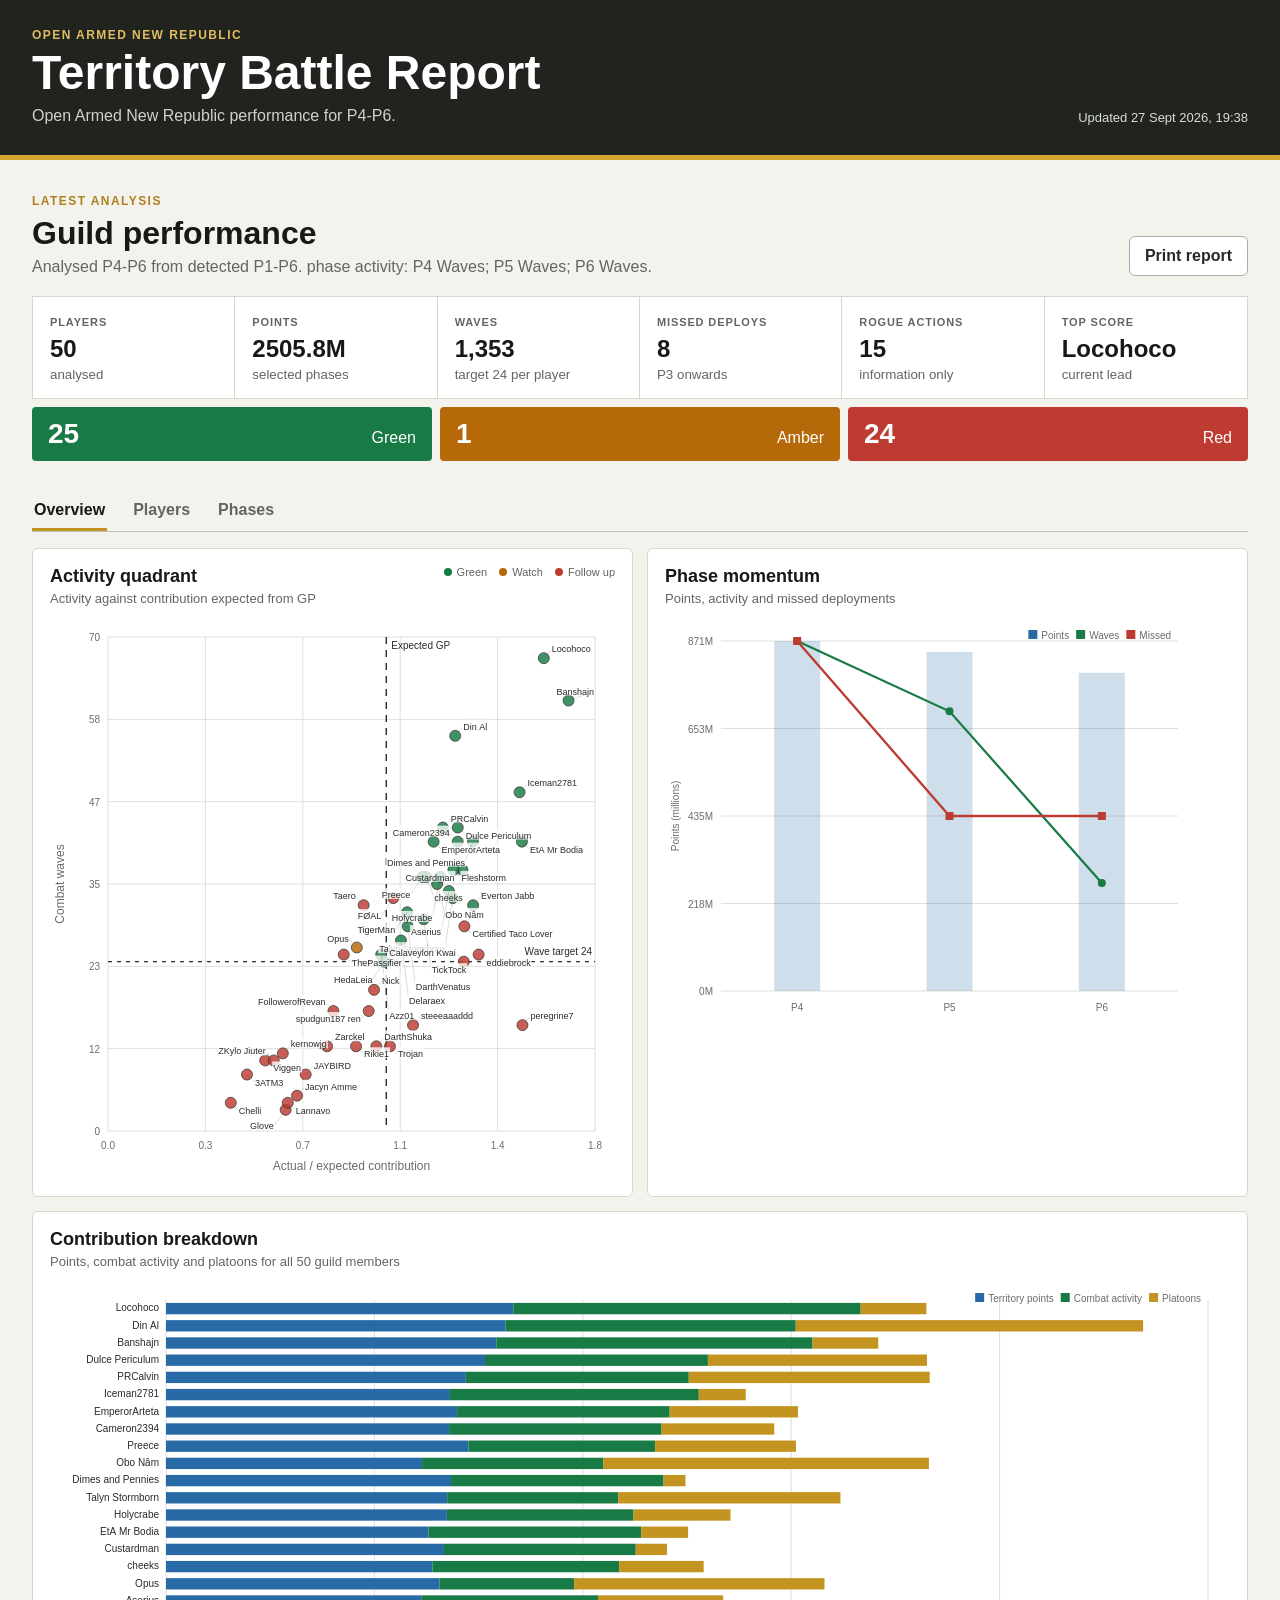
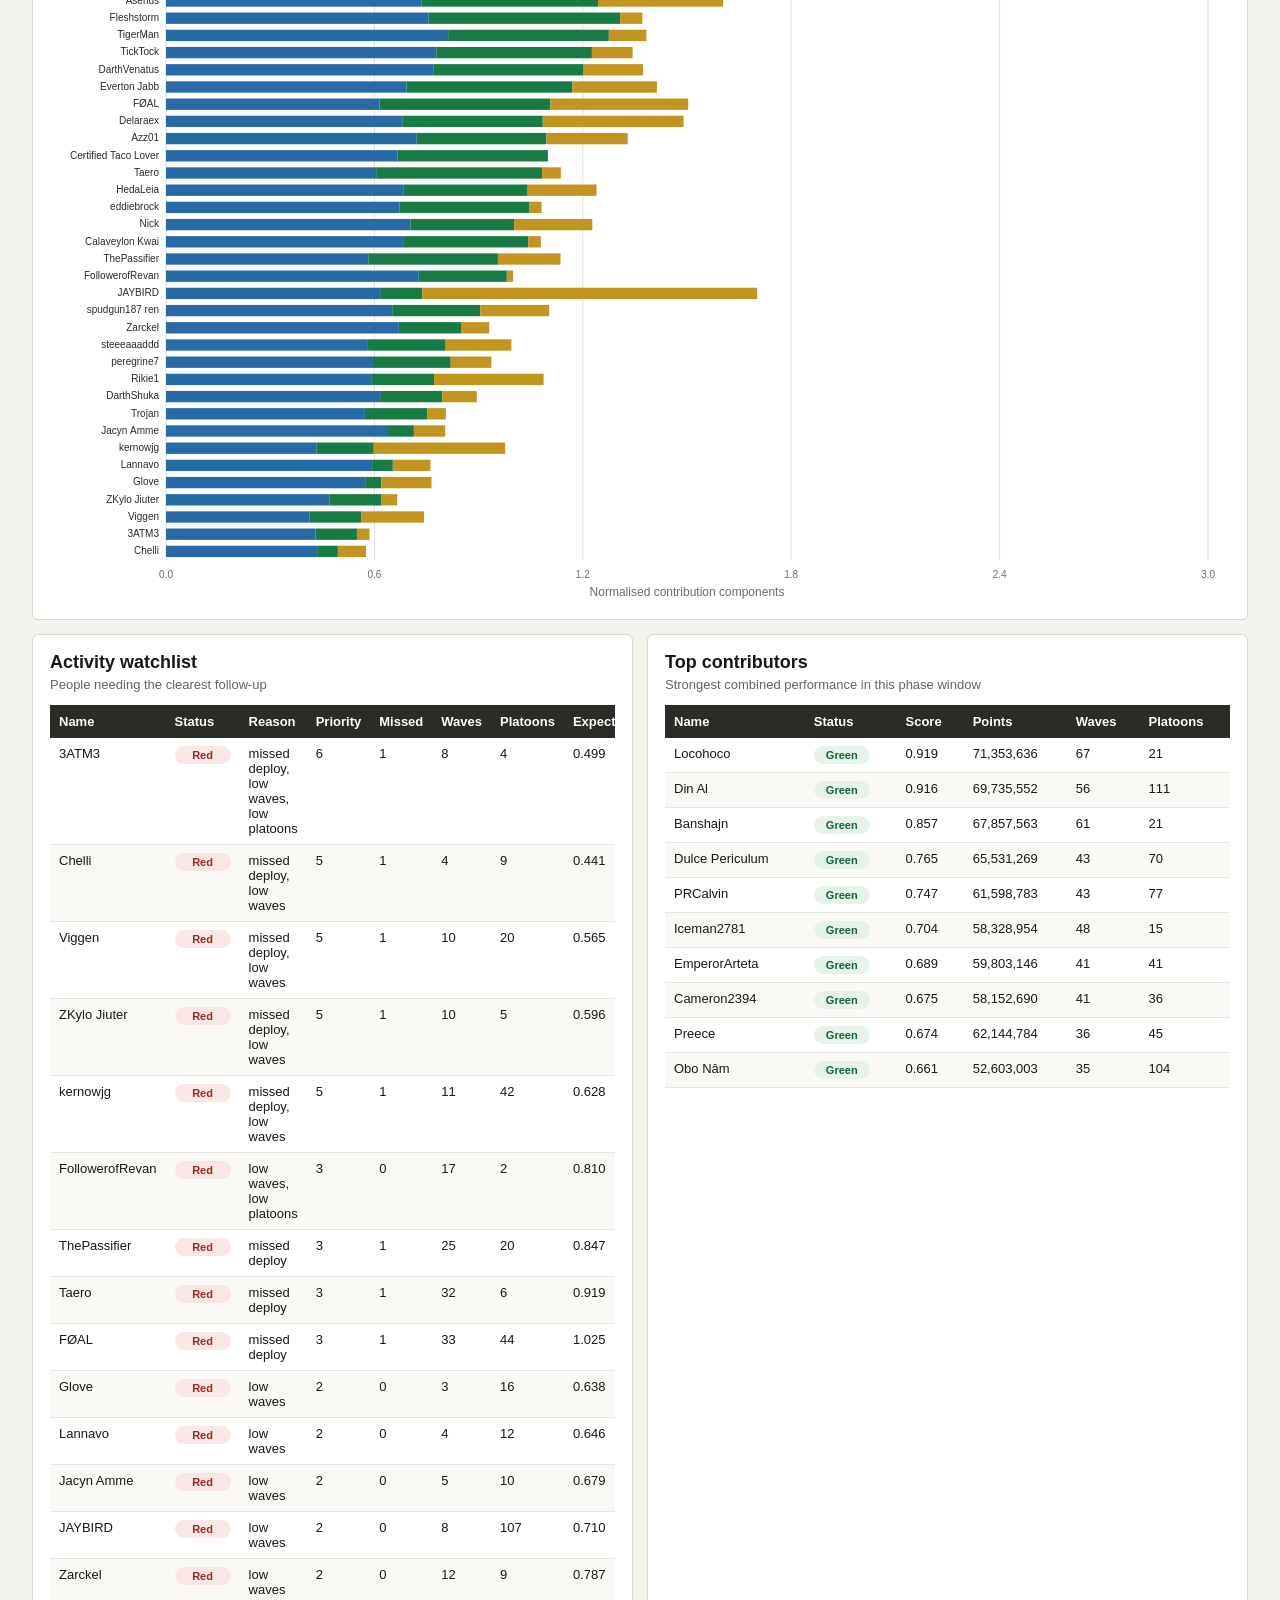
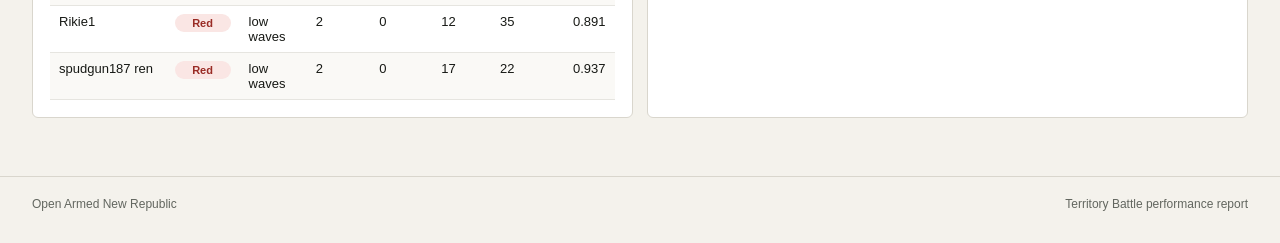
==== commit 45ad5dc7: "Show all guild members in report charts" ====
--- a/index.html
+++ b/index.html
@@ -51,16 +51,16 @@
               <div><h3>Activity quadrant</h3><p>Activity against contribution expected from GP</p></div>
               <div class="legend"><span class="green-dot">Green</span><span class="amber-dot">Watch</span><span class="red-dot">Follow up</span></div>
             </div>
-            <canvas id="quadrantChart" height="420"></canvas>
+            <canvas id="quadrantChart" data-expand-chart="quadrant" height="560" title="Open full-screen chart"></canvas>
           </article>
           <article class="panel chart-panel">
             <div class="panel-heading"><div><h3>Phase momentum</h3><p>Points, activity and missed deployments</p></div></div>
-            <canvas id="momentumChart" height="420"></canvas>
+            <canvas id="momentumChart" data-expand-chart="momentum" height="420" title="Open full-screen chart"></canvas>
           </article>
         </div>
         <article class="panel chart-panel wide-panel">
-          <div class="panel-heading"><div><h3>Contribution breakdown</h3><p>Points, combat activity and platoons for the leading contributors</p></div></div>
-          <canvas id="contributionChart" height="560"></canvas>
+          <div class="panel-heading"><div><h3>Contribution breakdown</h3><p>Points, combat activity and platoons for all 50 guild members</p></div></div>
+          <canvas id="contributionChart" data-expand-chart="contribution" height="560" title="Open full-screen chart"></canvas>
         </article>
         <div class="table-grid">
           <article class="panel">
@@ -99,6 +99,14 @@
     </section>
   </main>
 
+  <div id="chartModal" class="chart-modal" hidden role="dialog" aria-modal="true" aria-labelledby="chartModalTitle">
+    <div class="chart-modal-toolbar">
+      <h2 id="chartModalTitle">Chart</h2>
+      <button id="closeChartModal" class="secondary-button" type="button">Back to report</button>
+    </div>
+    <div class="chart-modal-body"><canvas id="expandedChart" height="700"></canvas></div>
+  </div>
+
   <footer><span>Open Armed New Republic</span><span>Territory Battle performance report</span></footer>
   <script type="module" src="js/viewer.js"></script>
 </body>
--- a/styles.css
+++ b/styles.css
@@ -107,6 +107,7 @@
 .panel-heading { margin-bottom: 13px; }
 .panel-heading p { margin: 4px 0 0; color: var(--muted); font-size: 13px; }
 .chart-panel canvas { display: block; width: 100%; max-width: 100%; }
+.chart-panel canvas[data-expand-chart] { cursor: zoom-in; }
 .wide-panel { margin-bottom: 14px; }
 .legend { display: flex; gap: 12px; font-size: 11px; color: var(--muted); white-space: nowrap; }
 .legend span::before { content: ""; display: inline-block; width: 8px; height: 8px; margin-right: 5px; border-radius: 50%; }
@@ -137,6 +138,14 @@
 .history-main { display: grid; gap: 14px; }
 .history-status { min-height: 30px; margin: 3px 0 0; }
 .empty-state { color: var(--muted); padding: 24px 8px; text-align: center; }
+
+.chart-modal { position: fixed; inset: 0; z-index: 1000; background: rgba(18,20,17,.96); color: white; overflow: auto; padding: 18px; }
+.chart-modal[hidden] { display: none; }
+.chart-modal-toolbar { position: sticky; top: 0; z-index: 2; display: flex; justify-content: space-between; align-items: center; gap: 20px; max-width: 1600px; margin: 0 auto; padding: 10px 0 15px; background: rgba(18,20,17,.96); }
+.chart-modal-toolbar h2 { font-size: 24px; }
+.chart-modal-body { max-width: 1600px; min-height: calc(100vh - 90px); margin: 0 auto; padding: 12px; background: white; border-radius: var(--radius); }
+.chart-modal-body canvas { display: block; width: 100%; max-width: 100%; }
+body.modal-open { overflow: hidden; }
 
 footer { max-width: 1440px; margin: 0 auto; padding: 20px 32px 32px; border-top: 1px solid var(--line); display: flex; justify-content: space-between; color: var(--muted); font-size: 12px; }
 
